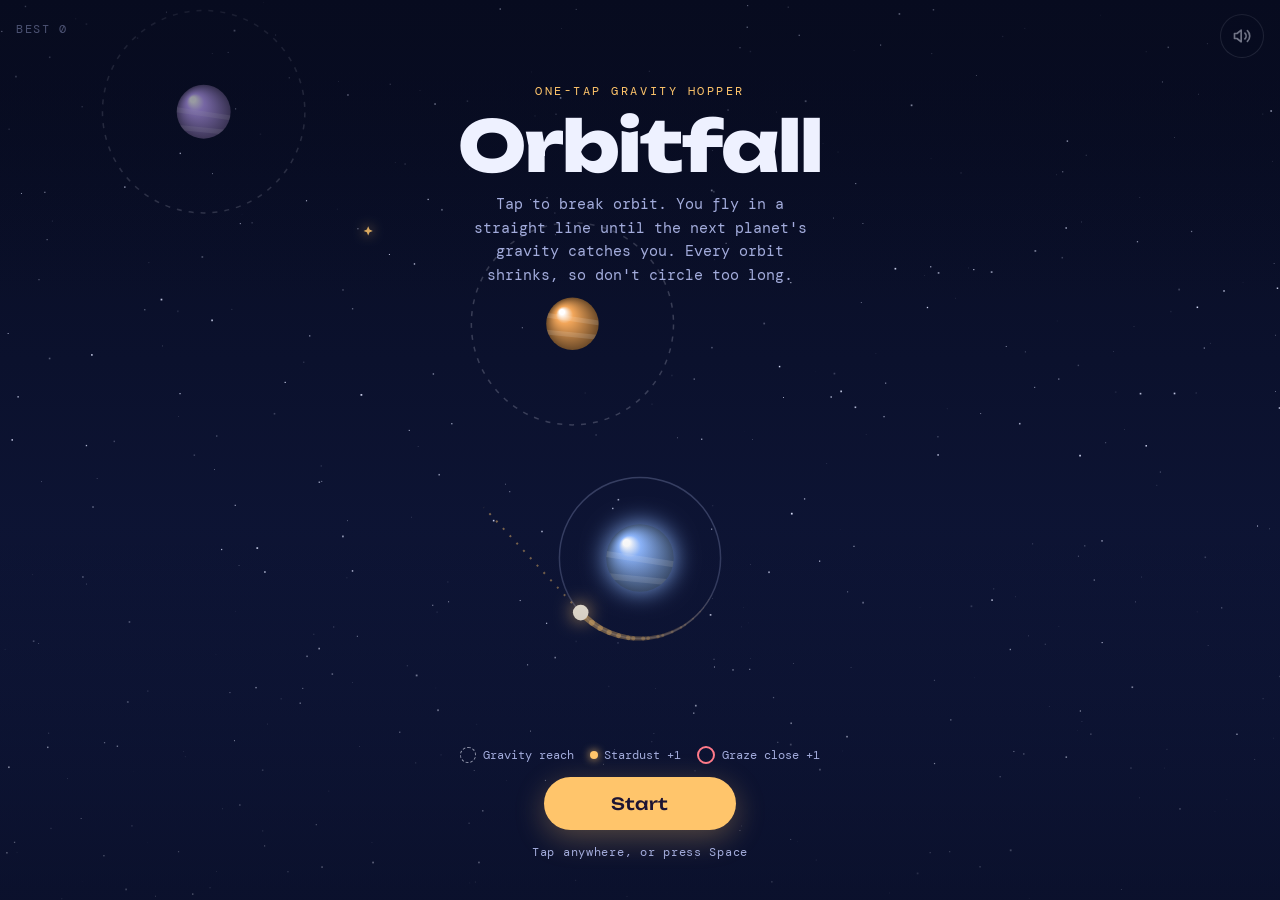
==== orbitfall/index.html @ a297952a "Add Orbitfall, a one-tap mobile gravity-hopping game Standalone HTML5 canvas game with touch control" ====
<!doctype html>
<html lang="en">
<head>
<meta charset="utf-8">
<meta name="viewport" content="width=device-width, initial-scale=1, viewport-fit=cover">
<meta name="theme-color" content="#070b1f">
<meta name="apple-mobile-web-app-capable" content="yes">
<style>:root{padding-top:env(safe-area-inset-top,0px);padding-bottom:env(safe-area-inset-bottom,0px)}body{margin:0}[hidden]{display:none!important}</style>
</head>
<body>
<title>Orbitfall</title>
<meta name="claude:viewport-fit-sides" content="cover">
<link rel="preconnect" href="https://fonts.googleapis.com">
<link rel="preconnect" href="https://fonts.gstatic.com" crossorigin>
<link rel="stylesheet" href="https://fonts.googleapis.com/css2?family=Unbounded:wght@500;800&family=DM+Mono:wght@400;500&display=swap">
<style>
/* Layout: full-bleed canvas night sky; HUD pinned to the safe-area top edge; overlays split title (top) and action (bottom) so the home planet stays visible between them. Single dark world by design. */
:root {
  --sky: #111a42;
  --sky-deep: #070b1f;
  --ink: #eef1ff;
  --muted: #a3acdc;
  --flare: #ffc56b;
  --rose: #ff7a8a;
  --scrim: rgba(7, 11, 31, 0.62);
  --display: "Unbounded", "Trebuchet MS", system-ui, sans-serif;
  --mono: "DM Mono", ui-monospace, "SFMono-Regular", Menlo, monospace;
  color-scheme: dark;
}
html, body { height: 100%; overflow: hidden; }
html { background: var(--sky-deep); }
body {
  background: var(--sky-deep);
  color: var(--ink);
  font-family: var(--mono);
  padding-left: max(16px, env(safe-area-inset-left, 0px));
  padding-right: max(16px, env(safe-area-inset-right, 0px));
  touch-action: none;
  user-select: none;
  -webkit-user-select: none;
  -webkit-touch-callout: none;
  -webkit-tap-highlight-color: transparent;
  overscroll-behavior: none;
}
canvas { position: fixed; inset: 0; width: 100%; height: 100%; display: block; }

.hud {
  position: fixed; top: 0; left: 0; right: 0;
  padding-top: calc(env(safe-area-inset-top, 0px) + 14px);
  padding-left: max(16px, env(safe-area-inset-left, 0px));
  padding-right: max(16px, env(safe-area-inset-right, 0px));
  display: grid; grid-template-columns: 1fr auto 1fr; align-items: start;
  pointer-events: none;
}
.best {
  font-size: 0.72rem; letter-spacing: 0.14em; text-transform: uppercase;
  color: var(--muted); padding-top: 0.5rem; font-variant-numeric: tabular-nums;
}
.score {
  font-family: var(--display); font-weight: 800;
  font-size: clamp(2.4rem, 12vw, 3.6rem); line-height: 1;
  font-variant-numeric: tabular-nums; text-align: center;
  text-shadow: 0 2px 18px rgba(255, 197, 107, 0.25);
  transition: transform 120ms ease-out;
}
.score.pop { transform: scale(1.18); }
.mute {
  grid-column: 3; justify-self: end; pointer-events: auto;
  width: 44px; height: 44px; border-radius: 50%;
  border: 1px solid rgba(238, 241, 255, 0.22);
  background: rgba(7, 11, 31, 0.4); color: var(--ink);
  display: grid; place-items: center; cursor: pointer;
}
.mute:focus-visible, .play:focus-visible { outline: 3px solid var(--flare); outline-offset: 3px; }
.mute svg { width: 20px; height: 20px; }

.overlay {
  position: fixed; inset: 0;
  display: flex; flex-direction: column; justify-content: space-between; align-items: center;
  padding-top: calc(env(safe-area-inset-top, 0px) + 84px);
  padding-bottom: calc(env(safe-area-inset-bottom, 0px) + 40px);
  padding-left: max(16px, env(safe-area-inset-left, 0px));
  padding-right: max(16px, env(safe-area-inset-right, 0px));
  text-align: center;
  background: linear-gradient(var(--scrim), transparent 34%, transparent 58%, var(--scrim));
}
.block { display: grid; gap: 0.85rem; justify-items: center; max-width: 23rem; }
.eyebrow {
  font-size: 0.72rem; letter-spacing: 0.22em; text-transform: uppercase; color: var(--flare);
}
h1 {
  margin: 0; font-family: var(--display); font-weight: 800;
  font-size: clamp(2.6rem, 14vw, 4.4rem); letter-spacing: -0.03em; line-height: 0.95;
  text-wrap: balance;
}
.lede { margin: 0; color: var(--muted); line-height: 1.6; font-size: 0.92rem; text-wrap: pretty; }
.legend {
  list-style: none; margin: 0; padding: 0;
  display: flex; flex-wrap: wrap; justify-content: center; gap: 0.4rem 1rem;
  font-size: 0.74rem; color: var(--muted);
}
.legend li { display: flex; align-items: center; gap: 0.4rem; }
.legend i { display: inline-block; width: 14px; height: 14px; border-radius: 50%; }
.legend .ring { border: 1.5px dashed rgba(238, 241, 255, 0.6); }
.legend .dust { background: var(--flare); width: 8px; height: 8px; box-shadow: 0 0 8px var(--flare); }
.legend .graze { border: 2px solid var(--rose); }
.play {
  font-family: var(--display); font-weight: 500; font-size: 1.05rem;
  background: var(--flare); color: #1d1433; border: 0; border-radius: 999px;
  padding: 1rem 2.4rem; cursor: pointer; min-width: 12rem;
  box-shadow: 0 8px 30px rgba(255, 197, 107, 0.3);
}
.play:active { transform: translateY(1px); }
.hint { font-size: 0.74rem; color: var(--muted); letter-spacing: 0.06em; }
.big {
  font-family: var(--display); font-weight: 800; font-size: clamp(4rem, 22vw, 6rem);
  line-height: 1; font-variant-numeric: tabular-nums;
}
.newbest {
  font-size: 0.72rem; letter-spacing: 0.18em; text-transform: uppercase;
  color: #1d1433; background: var(--flare); border-radius: 999px; padding: 0.3rem 0.8rem;
}
@media (prefers-reduced-motion: reduce) { .score { transition: none; } }
</style>

<canvas id="sky" aria-label="Orbitfall game field"></canvas>

<div class="hud">
  <div class="best" id="bestHud">Best 0</div>
  <div class="score" id="score" hidden>0</div>
  <button class="mute" id="mute" type="button" aria-label="Mute sound" aria-pressed="false"></button>
</div>

<section class="overlay" id="intro">
  <div class="block">
    <div class="eyebrow">One-tap gravity hopper</div>
    <h1>Orbitfall</h1>
    <p class="lede">Tap to break orbit. You fly in a straight line until the next planet's gravity catches you. Every orbit shrinks, so don't circle too long.</p>
  </div>
  <div class="block">
    <ul class="legend">
      <li><i class="ring"></i>Gravity reach</li>
      <li><i class="dust"></i>Stardust +1</li>
      <li><i class="graze"></i>Graze close +1</li>
    </ul>
    <button class="play" id="startBtn" type="button">Start</button>
    <div class="hint">Tap anywhere, or press Space</div>
  </div>
</section>

<section class="overlay" id="over" hidden>
  <div class="block">
    <div class="eyebrow">Signal lost</div>
    <div class="big" id="finalScore">0</div>
    <div class="newbest" id="newBest" hidden>New best</div>
    <p class="lede" id="reason">You drifted off into deep space.</p>
  </div>
  <div class="block">
    <div class="hint" id="finalBest">Best 0</div>
    <button class="play" id="againBtn" type="button">Fly again</button>
  </div>
</section>

<script>
(() => {
  const cv = document.getElementById('sky');
  const ctx = cv.getContext('2d');
  const $ = (id) => document.getElementById(id);
  const scoreEl = $('score'), bestHud = $('bestHud'), intro = $('intro'), over = $('over');
  const muteBtn = $('mute');

  const PLANET_COLORS = ['#7fd1c7', '#f2a65a', '#c3a6ff', '#ff8fa3', '#8fb8ff', '#e8d27a', '#9be08a'];
  const ICON_ON = '<svg viewBox="0 0 24 24" fill="none" stroke="currentColor" stroke-width="2" stroke-linecap="round" stroke-linejoin="round"><path d="M11 5 6 9H3v6h3l5 4z"/><path d="M15.5 8.5a5 5 0 0 1 0 7"/><path d="M18.5 5.5a9 9 0 0 1 0 13"/></svg>';
  const ICON_OFF = '<svg viewBox="0 0 24 24" fill="none" stroke="currentColor" stroke-width="2" stroke-linecap="round" stroke-linejoin="round"><path d="M11 5 6 9H3v6h3l5 4z"/><path d="m16 9 6 6"/><path d="m22 9-6 6"/></svg>';

  const store = {
    get(key, fallback) { try { const v = localStorage.getItem(key); return v === null ? fallback : JSON.parse(v); } catch (e) { return fallback; } },
    set(key, v) { try { localStorage.setItem(key, JSON.stringify(v)); } catch (e) {} }
  };

  let W = 0, H = 0, k = 1, stars = [];
  let state = 'ready';
  let planets = [], dust = [], parts = [], texts = [], trail = [];
  let player = null, camY = 0, score = 0, t = 0, speed = 230, nextY = 0, idx = 0;
  let best = store.get('orbitfall.best', 0);
  let muted = store.get('orbitfall.muted', false);
  let overAt = 0, shake = 0;

  function resize() {
    const dpr = Math.min(window.devicePixelRatio || 1, 2.5);
    W = window.innerWidth; H = window.innerHeight;
    cv.width = Math.round(W * dpr); cv.height = Math.round(H * dpr);
    ctx.setTransform(dpr, 0, 0, dpr, 0, 0);
    k = Math.max(0.8, Math.min(W, 520) / 400);
    stars = [];
    const n = Math.round((W * H) / 2600);
    for (let i = 0; i < n; i++) {
      stars.push({ x: Math.random() * W, y: Math.random() * H, f: [0.08, 0.2, 0.4][i % 3], s: Math.random() * 1.4 + 0.4, tw: Math.random() * 6.28 });
    }
  }

  // ---------- world ----------
  function rand(a, b) { return a + Math.random() * (b - a); }

  function addPlanet() {
    idx++;
    const d = Math.min(idx / 40, 1);
    const gap = (rand(150, 215) + 55 * d) * k;
    const prev = planets[planets.length - 1];
    nextY -= gap;
    const r = rand(15, 27) * k;
    const cap = r + (58 - 18 * d) * k;
    const margin = Math.min(r + 30 * k, W / 3);
    let x = rand(margin, W - margin);
    // keep each hop a real aim: avoid stacking right above the previous planet
    if (prev && Math.abs(x - prev.bx) < 40 * k) x = Math.min(W - margin, Math.max(margin, x + (x < W / 2 ? 70 : -70) * k));
    let amp = 0;
    if (idx > 6 && Math.random() < 0.22 + 0.45 * d) amp = Math.min(rand(24, 64) * k, x - margin, W - margin - x);
    const pl = { bx: x, x, y: nextY, r, cap, col: PLANET_COLORS[idx % PLANET_COLORS.length], visited: false,
      amp: Math.max(0, amp), ws: rand(0.6, 1.4), ph: rand(0, 6.28), idx, spin: rand(0, 6.28) };
    planets.push(pl);
    if (prev && Math.random() < 0.65) {
      const mx = (prev.bx + x) / 2 + rand(-50, 50) * k;
      dust.push({ x: Math.min(W - 20, Math.max(20, mx)), y: (prev.y + nextY) / 2 + rand(-20, 20) * k, got: false, ph: rand(0, 6.28) });
    }
  }

  function reset() {
    planets = []; dust = []; parts = []; texts = []; trail = [];
    score = 0; idx = 0; nextY = 0; t = 0;
    speed = 230 * k;
    const home = { bx: W / 2, x: W / 2, y: 0, r: 26 * k, cap: 0, col: '#8fb8ff', visited: true, amp: 0, ws: 0, ph: 0, idx: 0, spin: 0 };
    planets.push(home);
    for (let i = 0; i < 6; i++) addPlanet();
    player = { x: 0, y: 0, vx: 0, vy: 0, mode: 'orbit', pl: home, a: -Math.PI / 2, dir: 1, R: home.r + 36 * k, left: null, flyT: 0, alive: true };
    placeOnOrbit();
    camY = home.y - H * 0.62;
    updateScore(false);
  }

  function placeOnOrbit() {
    player.x = player.pl.x + Math.cos(player.a) * player.R;
    player.y = player.pl.y + Math.sin(player.a) * player.R;
  }

  // ---------- sound ----------
  let ac = null;
  function tone(f0, f1, dur, type, vol) {
    if (muted) return;
    try {
      ac = ac || new (window.AudioContext || window.webkitAudioContext)();
      if (ac.state === 'suspended') ac.resume();
      const now = ac.currentTime, o = ac.createOscillator(), g = ac.createGain();
      o.type = type || 'sine';
      o.frequency.setValueAtTime(f0, now);
      o.frequency.exponentialRampToValueAtTime(f1, now + dur);
      g.gain.setValueAtTime(vol || 0.1, now);
      g.gain.exponentialRampToValueAtTime(0.0001, now + dur);
      o.connect(g); g.connect(ac.destination);
      o.start(now); o.stop(now + dur + 0.03);
    } catch (e) {}
  }
  function noteFor(n) {
    const scale = [0, 2, 4, 7, 9];
    const semi = scale[n % 5] + 12 * (Math.floor(n / 5) % 3);
    return 330 * Math.pow(2, semi / 12);
  }
  function buzz(ms) { try { if (navigator.vibrate) navigator.vibrate(ms); } catch (e) {} }
  function renderMute() {
    muteBtn.innerHTML = muted ? ICON_OFF : ICON_ON;
    muteBtn.setAttribute('aria-pressed', String(muted));
    muteBtn.setAttribute('aria-label', muted ? 'Turn sound on' : 'Mute sound');
  }

  // ---------- game flow ----------
  function updateScore(pop) {
    scoreEl.textContent = score;
    bestHud.textContent = 'Best ' + best;
    if (pop) { scoreEl.classList.add('pop'); setTimeout(() => scoreEl.classList.remove('pop'), 120); }
  }

  function start() {
    if (state === 'over') reset();
    state = 'play';
    intro.hidden = true; over.hidden = true; scoreEl.hidden = false;
    tone(260, 520, 0.18, 'triangle', 0.08);
  }

  function launch() {
    if (!player.alive || player.mode !== 'orbit') return;
    const a = player.a, d = player.dir;
    player.vx = d * speed * -Math.sin(a);
    player.vy = d * speed * Math.cos(a);
    player.mode = 'fly'; player.left = player.pl; player.flyT = 0;
    tone(420, 780, 0.12, 'triangle', 0.07);
  }

  function capture(q, dist) {
    const rx = player.x - q.x, ry = player.y - q.y;
    const cross = rx * player.vy - ry * player.vx;
    player.mode = 'orbit'; player.pl = q; player.left = null;
    player.a = Math.atan2(ry, rx);
    player.dir = cross >= 0 ? 1 : -1;
    player.R = Math.max(dist, q.r + 16 * k);
    if (!q.visited) {
      q.visited = true;
      score++;
      let label = '+1';
      if (dist < q.r + 26 * k) { score++; label = 'Graze +2'; tone(880, 1320, 0.16, 'square', 0.04); }
      texts.push({ x: q.x, y: q.y - q.r - 18 * k, txt: label, life: 1, col: label === '+1' ? '#eef1ff' : '#ff7a8a' });
      speed = (230 + Math.min(score, 60) * 3) * k;
      burst(player.x, player.y, q.col, 14, 120);
      tone(noteFor(score), noteFor(score) * 1.5, 0.22, 'sine', 0.11);
      buzz(12);
      updateScore(true);
    }
  }

  function crash(reason) {
    if (!player.alive) return;
    player.alive = false;
    state = 'over'; overAt = performance.now(); shake = 10;
    burst(player.x, player.y, '#ffc56b', 34, 220);
    burst(player.x, player.y, '#ff7a8a', 18, 160);
    tone(220, 50, 0.5, 'sawtooth', 0.09);
    buzz([30, 40, 60]);
    const isBest = score > best;
    if (isBest) { best = score; store.set('orbitfall.best', best); }
    $('finalScore').textContent = score;
    $('finalBest').textContent = 'Best ' + best;
    $('newBest').hidden = !(isBest && score > 0);
    $('reason').textContent = reason;
    updateScore(false);
    setTimeout(() => { if (state === 'over') { over.hidden = false; scoreEl.hidden = true; } }, 650);
  }

  function burst(x, y, col, n, spd) {
    for (let i = 0; i < n; i++) {
      const a = Math.random() * 6.283, v = spd * k * (0.3 + Math.random());
      parts.push({ x, y, vx: Math.cos(a) * v, vy: Math.sin(a) * v, life: 1, decay: rand(0.9, 1.6), col, s: rand(1.2, 3) * k });
    }
  }

  // ---------- update ----------
  function update(dt) {
    t += dt;
    for (const pl of planets) pl.x = pl.bx + pl.amp * Math.sin(t * pl.ws + pl.ph);

    if (player.alive) {
      if (player.mode === 'orbit') {
        const pl = player.pl;
        if (state === 'play') player.R -= (6 + Math.min(score, 40) * 0.45) * k * dt;
        player.a += player.dir * (speed / player.R) * dt;
        placeOnOrbit();
        if (player.R <= pl.r + 3 * k) crash('Your orbit decayed into ' + (pl.idx === 0 ? 'your home planet.' : 'planet ' + pl.idx + '.'));
      } else {
        player.x += player.vx * dt; player.y += player.vy * dt; player.flyT += dt;
        for (const q of planets) {
          const dist = Math.hypot(player.x - q.x, player.y - q.y);
          if (q === player.left) { if (dist > q.cap + 2) player.left = null; continue; }
          if (q.cap > 0 && dist < q.cap) { capture(q, dist); break; }
        }
        const sx = player.x, sy = player.y - camY;
        if (sx < -30 || sx > W + 30 || sy > H + 30 || sy < -60 || player.flyT > 5) crash('You drifted off into deep space.');
      }
      for (const d of dust) {
        if (!d.got && Math.hypot(player.x - d.x, player.y - d.y) < 20 * k) {
          d.got = true; score++;
          texts.push({ x: d.x, y: d.y - 14 * k, txt: '+1', life: 1, col: '#ffc56b' });
          burst(d.x, d.y, '#ffc56b', 8, 70);
          tone(1046, 1568, 0.1, 'sine', 0.06);
          updateScore(true);
        }
      }
      trail.push({ x: player.x, y: player.y });
      if (trail.length > 22) trail.shift();
    } else if (trail.length) trail.shift();

    const target = (player.mode === 'orbit' ? player.pl.y : Math.min(player.pl.y, player.y + 60 * k)) - H * 0.62;
    camY += (target - camY) * Math.min(1, dt * 2.6);

    while (planets[planets.length - 1].y > camY - H * 0.8) addPlanet();
    planets = planets.filter((p) => p === player.pl || p.y - camY < H + 200);
    dust = dust.filter((d) => d.y - camY < H + 100);

    for (const p of parts) { p.x += p.vx * dt; p.y += p.vy * dt; p.vx *= 0.97; p.vy *= 0.97; p.life -= p.decay * dt; }
    parts = parts.filter((p) => p.life > 0);
    for (const tx of texts) { tx.y -= 30 * k * dt; tx.life -= dt * 1.1; }
    texts = texts.filter((tx) => tx.life > 0);
    shake *= Math.pow(0.02, dt);
  }

  // ---------- draw ----------
  function draw() {
    const g = ctx.createLinearGradient(0, 0, 0, H);
    g.addColorStop(0, '#070b1f'); g.addColorStop(1, '#111a42');
    ctx.fillStyle = g; ctx.fillRect(0, 0, W, H);

    for (const s of stars) {
      const y = (((s.y - camY * s.f) % H) + H) % H;
      ctx.globalAlpha = 0.35 + 0.35 * Math.sin(t * 1.5 + s.tw) * (s.f > 0.3 ? 0.6 : 1) + s.f;
      ctx.fillStyle = '#dfe4ff';
      ctx.fillRect(s.x, y, s.s, s.s);
    }
    ctx.globalAlpha = 1;

    ctx.save();
    if (shake > 0.3) ctx.translate(rand(-shake, shake), rand(-shake, shake));
    ctx.translate(0, -camY);

    // gravity reach rings for planets not yet reached
    ctx.lineWidth = 1.5;
    for (const pl of planets) {
      if (pl.visited || pl.y - camY < -pl.cap || pl.y - camY > H + pl.cap) continue;
      ctx.setLineDash([5, 7]); ctx.lineDashOffset = -t * 12;
      ctx.strokeStyle = 'rgba(238,241,255,0.2)';
      ctx.beginPath(); ctx.arc(pl.x, pl.y, pl.cap, 0, 6.283); ctx.stroke();
    }
    ctx.setLineDash([]);

    // current orbit path, reddening as it decays
    if (player.alive && player.mode === 'orbit') {
      const pl = player.pl;
      const danger = state === 'play' ? Math.max(0, Math.min(1, 1 - (player.R - pl.r - 3 * k) / (40 * k))) : 0;
      ctx.strokeStyle = danger > 0.05 ? 'rgba(255,122,138,' + (0.25 + danger * 0.6) + ')' : 'rgba(163,172,220,0.28)';
      ctx.lineWidth = 1.5 + danger * 1.5;
      ctx.beginPath(); ctx.arc(pl.x, pl.y, player.R, 0, 6.283); ctx.stroke();

      // aim guide along the launch tangent
      const tx = player.dir * -Math.sin(player.a), ty = player.dir * Math.cos(player.a);
      ctx.setLineDash([2, 8]);
      ctx.strokeStyle = 'rgba(255,197,107,0.45)'; ctx.lineWidth = 2;
      ctx.beginPath(); ctx.moveTo(player.x, player.y); ctx.lineTo(player.x + tx * 110 * k, player.y + ty * 110 * k); ctx.stroke();
      ctx.setLineDash([]);
    }

    for (const pl of planets) drawPlanet(pl);

    for (const d of dust) {
      if (d.got) continue;
      const s = (5 + Math.sin(t * 4 + d.ph) * 1.5) * k;
      ctx.fillStyle = '#ffc56b'; ctx.shadowColor = '#ffc56b'; ctx.shadowBlur = 12;
      ctx.beginPath();
      ctx.moveTo(d.x, d.y - s); ctx.lineTo(d.x + s * 0.3, d.y - s * 0.3); ctx.lineTo(d.x + s, d.y);
      ctx.lineTo(d.x + s * 0.3, d.y + s * 0.3); ctx.lineTo(d.x, d.y + s); ctx.lineTo(d.x - s * 0.3, d.y + s * 0.3);
      ctx.lineTo(d.x - s, d.y); ctx.lineTo(d.x - s * 0.3, d.y - s * 0.3); ctx.closePath(); ctx.fill();
      ctx.shadowBlur = 0;
    }

    if (trail.length > 1) {
      ctx.lineCap = 'round';
      for (let i = 1; i < trail.length; i++) {
        const f = i / trail.length;
        ctx.strokeStyle = 'rgba(255,197,107,' + f * 0.55 + ')';
        ctx.lineWidth = f * 5 * k;
        ctx.beginPath(); ctx.moveTo(trail[i - 1].x, trail[i - 1].y); ctx.lineTo(trail[i].x, trail[i].y); ctx.stroke();
      }
    }

    if (player.alive) {
      ctx.fillStyle = '#fff6e4'; ctx.shadowColor = '#ffc56b'; ctx.shadowBlur = 18;
      ctx.beginPath(); ctx.arc(player.x, player.y, 6 * k, 0, 6.283); ctx.fill();
      ctx.shadowBlur = 0;
    }

    for (const p of parts) {
      ctx.globalAlpha = Math.max(0, p.life);
      ctx.fillStyle = p.col;
      ctx.beginPath(); ctx.arc(p.x, p.y, p.s, 0, 6.283); ctx.fill();
    }
    ctx.globalAlpha = 1;

    ctx.textAlign = 'center';
    ctx.font = '500 ' + Math.round(13 * k) + 'px "DM Mono", ui-monospace, monospace';
    for (const tx of texts) {
      ctx.globalAlpha = Math.max(0, Math.min(1, tx.life * 1.5));
      ctx.fillStyle = tx.col; ctx.fillText(tx.txt, tx.x, tx.y);
    }
    ctx.globalAlpha = 1;
    ctx.restore();
  }

  function drawPlanet(pl) {
    const sy = pl.y - camY;
    if (sy < -pl.r - 10 || sy > H + pl.r + 10) return;
    const current = player.pl === pl;
    ctx.globalAlpha = pl.visited && !current ? 0.4 : 1;
    const gr = ctx.createRadialGradient(pl.x - pl.r * 0.4, pl.y - pl.r * 0.45, pl.r * 0.1, pl.x, pl.y, pl.r);
    gr.addColorStop(0, '#ffffff'); gr.addColorStop(0.25, pl.col); gr.addColorStop(1, shade(pl.col, 0.45));
    ctx.fillStyle = gr;
    if (current) { ctx.shadowColor = pl.col; ctx.shadowBlur = 24; }
    ctx.beginPath(); ctx.arc(pl.x, pl.y, pl.r, 0, 6.283); ctx.fill();
    ctx.shadowBlur = 0;
    // surface bands
    ctx.save();
    ctx.beginPath(); ctx.arc(pl.x, pl.y, pl.r, 0, 6.283); ctx.clip();
    ctx.strokeStyle = 'rgba(255,255,255,0.12)'; ctx.lineWidth = pl.r * 0.18;
    const off = Math.sin(t * 0.4 + pl.spin) * pl.r * 0.2;
    ctx.beginPath(); ctx.moveTo(pl.x - pl.r, pl.y - pl.r * 0.2 + off); ctx.lineTo(pl.x + pl.r, pl.y + pl.r * 0.1 + off); ctx.stroke();
    ctx.beginPath(); ctx.moveTo(pl.x - pl.r, pl.y + pl.r * 0.45 + off); ctx.lineTo(pl.x + pl.r, pl.y + pl.r * 0.65 + off); ctx.stroke();
    ctx.restore();
    if (pl.amp > 0 && !pl.visited) {
      ctx.strokeStyle = 'rgba(238,241,255,0.35)'; ctx.lineWidth = 1.5;
      ctx.beginPath(); ctx.moveTo(pl.bx - pl.amp, pl.y + pl.r + 10 * k); ctx.lineTo(pl.bx + pl.amp, pl.y + pl.r + 10 * k); ctx.stroke();
    }
    ctx.globalAlpha = 1;
  }

  function shade(hex, f) {
    const n = parseInt(hex.slice(1), 16);
    const r = Math.round(((n >> 16) & 255) * f), g = Math.round(((n >> 8) & 255) * f), b = Math.round((n & 255) * f);
    return 'rgb(' + r + ',' + g + ',' + b + ')';
  }

  // ---------- input ----------
  function press() {
    if (state === 'ready') { start(); return; }
    if (state === 'play') { launch(); return; }
    if (state === 'over' && !over.hidden && performance.now() - overAt > 900) start();
  }
  window.addEventListener('pointerdown', (e) => {
    if (e.target.closest('button')) return;
    e.preventDefault();
    press();
  }, { passive: false });
  window.addEventListener('keydown', (e) => {
    if (e.code === 'Space' || e.code === 'Enter' || e.code === 'ArrowUp') {
      if (e.target.closest && e.target.closest('button')) return;
      e.preventDefault(); press();
    }
  });
  $('startBtn').addEventListener('click', start);
  $('againBtn').addEventListener('click', start);
  muteBtn.addEventListener('click', () => { muted = !muted; store.set('orbitfall.muted', muted); renderMute(); if (!muted) tone(660, 990, 0.1, 'sine', 0.06); });
  document.addEventListener('contextmenu', (e) => e.preventDefault());

  // ---------- loop ----------
  let last = performance.now();
  function frame(now) {
    const dt = Math.min((now - last) / 1000, 1 / 30);
    last = now;
    update(dt); draw();
    requestAnimationFrame(frame);
  }
  document.addEventListener('visibilitychange', () => { last = performance.now(); });
  window.addEventListener('resize', () => { resize(); if (state !== 'play') { reset(); } });

  resize(); reset(); renderMute(); updateScore(false);
  requestAnimationFrame(frame);
})();
</script>

</body>
</html>
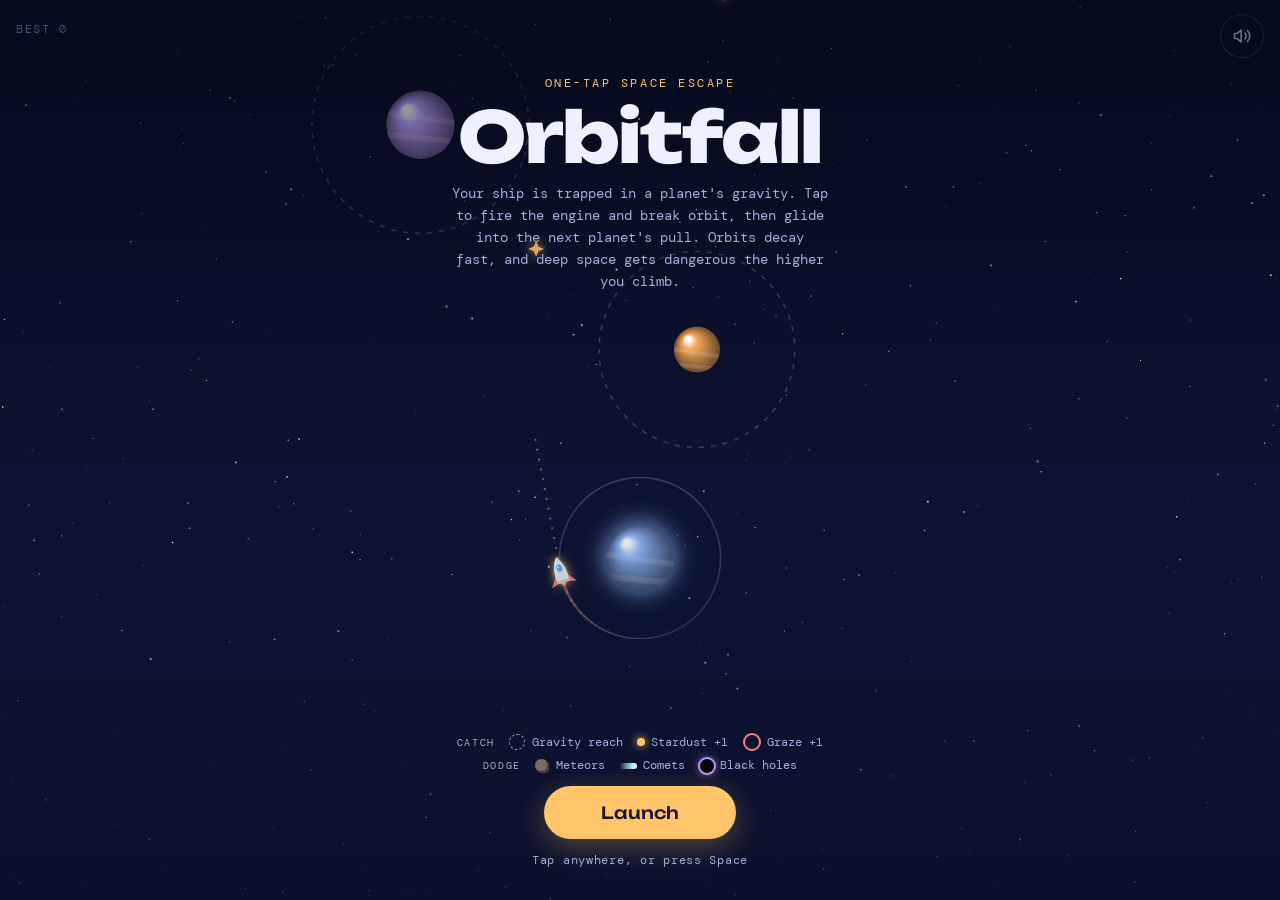
==== commit 76cd7055: "Orbitfall: spaceship, meteors, comets and black holes Replace the ball with a steerable-looking spac" ====
--- a/orbitfall/index.html
+++ b/orbitfall/index.html
@@ -22,7 +22,8 @@
   --muted: #a3acdc;
   --flare: #ffc56b;
   --rose: #ff7a8a;
-  --scrim: rgba(7, 11, 31, 0.62);
+  --void: #b896ff;
+  --scrim: rgba(7, 11, 31, 0.66);
   --display: "Unbounded", "Trebuchet MS", system-ui, sans-serif;
   --mono: "DM Mono", ui-monospace, "SFMono-Regular", Menlo, monospace;
   color-scheme: dark;
@@ -57,6 +58,7 @@
   color: var(--muted); padding-top: 0.5rem; font-variant-numeric: tabular-nums;
 }
 .score {
+  grid-column: 2;
   font-family: var(--display); font-weight: 800;
   font-size: clamp(2.4rem, 12vw, 3.6rem); line-height: 1;
   font-variant-numeric: tabular-nums; text-align: center;
@@ -77,14 +79,14 @@
 .overlay {
   position: fixed; inset: 0;
   display: flex; flex-direction: column; justify-content: space-between; align-items: center;
-  padding-top: calc(env(safe-area-inset-top, 0px) + 84px);
-  padding-bottom: calc(env(safe-area-inset-bottom, 0px) + 40px);
+  padding-top: calc(env(safe-area-inset-top, 0px) + 76px);
+  padding-bottom: calc(env(safe-area-inset-bottom, 0px) + 32px);
   padding-left: max(16px, env(safe-area-inset-left, 0px));
   padding-right: max(16px, env(safe-area-inset-right, 0px));
   text-align: center;
-  background: linear-gradient(var(--scrim), transparent 34%, transparent 58%, var(--scrim));
-}
-.block { display: grid; gap: 0.85rem; justify-items: center; max-width: 23rem; }
+  background: linear-gradient(var(--scrim), transparent 36%, transparent 52%, var(--scrim));
+}
+.block { display: grid; gap: 0.8rem; justify-items: center; max-width: 24rem; }
 .eyebrow {
   font-size: 0.72rem; letter-spacing: 0.22em; text-transform: uppercase; color: var(--flare);
 }
@@ -93,17 +95,24 @@
   font-size: clamp(2.6rem, 14vw, 4.4rem); letter-spacing: -0.03em; line-height: 0.95;
   text-wrap: balance;
 }
-.lede { margin: 0; color: var(--muted); line-height: 1.6; font-size: 0.92rem; text-wrap: pretty; }
-.legend {
+.lede { margin: 0; color: var(--muted); line-height: 1.55; font-size: 0.88rem; text-wrap: pretty; }
+.legend { display: grid; gap: 0.45rem; justify-items: center; }
+.legend-row {
   list-style: none; margin: 0; padding: 0;
-  display: flex; flex-wrap: wrap; justify-content: center; gap: 0.4rem 1rem;
-  font-size: 0.74rem; color: var(--muted);
-}
-.legend li { display: flex; align-items: center; gap: 0.4rem; }
-.legend i { display: inline-block; width: 14px; height: 14px; border-radius: 50%; }
-.legend .ring { border: 1.5px dashed rgba(238, 241, 255, 0.6); }
-.legend .dust { background: var(--flare); width: 8px; height: 8px; box-shadow: 0 0 8px var(--flare); }
-.legend .graze { border: 2px solid var(--rose); }
+  display: flex; flex-wrap: wrap; justify-content: center; align-items: center; gap: 0.35rem 0.9rem;
+  font-size: 0.72rem; color: var(--muted);
+}
+.legend-row .tag {
+  font-size: 0.62rem; letter-spacing: 0.16em; text-transform: uppercase; color: var(--ink); opacity: 0.7;
+}
+.legend-row li { display: flex; align-items: center; gap: 0.4rem; }
+.legend-row i { display: inline-block; width: 14px; height: 14px; border-radius: 50%; flex: none; }
+.legend-row .ring { border: 1.5px dashed rgba(238, 241, 255, 0.6); }
+.legend-row .dust { background: var(--flare); width: 8px; height: 8px; box-shadow: 0 0 8px var(--flare); }
+.legend-row .graze { border: 2px solid var(--rose); }
+.legend-row .meteor { background: #7a6a62; border-radius: 45% 55% 40% 60%; box-shadow: inset -2px -2px 0 #4a3f3a; }
+.legend-row .comet { width: 18px; height: 6px; border-radius: 6px; background: linear-gradient(90deg, transparent, #9fe8ff 70%, #fff); }
+.legend-row .hole { background: #000; box-shadow: 0 0 0 2px var(--void), 0 0 10px var(--void); }
 .play {
   font-family: var(--display); font-weight: 500; font-size: 1.05rem;
   background: var(--flare); color: #1d1433; border: 0; border-radius: 999px;
@@ -133,17 +142,26 @@
 
 <section class="overlay" id="intro">
   <div class="block">
-    <div class="eyebrow">One-tap gravity hopper</div>
+    <div class="eyebrow">One-tap space escape</div>
     <h1>Orbitfall</h1>
-    <p class="lede">Tap to break orbit. You fly in a straight line until the next planet's gravity catches you. Every orbit shrinks, so don't circle too long.</p>
+    <p class="lede">Your ship is trapped in a planet's gravity. Tap to fire the engine and break orbit, then glide into the next planet's pull. Orbits decay fast, and deep space gets dangerous the higher you climb.</p>
   </div>
   <div class="block">
-    <ul class="legend">
-      <li><i class="ring"></i>Gravity reach</li>
-      <li><i class="dust"></i>Stardust +1</li>
-      <li><i class="graze"></i>Graze close +1</li>
-    </ul>
-    <button class="play" id="startBtn" type="button">Start</button>
+    <div class="legend">
+      <ul class="legend-row">
+        <li class="tag">Catch</li>
+        <li><i class="ring"></i>Gravity reach</li>
+        <li><i class="dust"></i>Stardust +1</li>
+        <li><i class="graze"></i>Graze +1</li>
+      </ul>
+      <ul class="legend-row">
+        <li class="tag">Dodge</li>
+        <li><i class="meteor"></i>Meteors</li>
+        <li><i class="comet"></i>Comets</li>
+        <li><i class="hole"></i>Black holes</li>
+      </ul>
+    </div>
+    <button class="play" id="startBtn" type="button">Launch</button>
     <div class="hint">Tap anywhere, or press Space</div>
   </div>
 </section>
@@ -153,7 +171,7 @@
     <div class="eyebrow">Signal lost</div>
     <div class="big" id="finalScore">0</div>
     <div class="newbest" id="newBest" hidden>New best</div>
-    <p class="lede" id="reason">You drifted off into deep space.</p>
+    <p class="lede" id="reason">Your ship drifted off into deep space.</p>
   </div>
   <div class="block">
     <div class="hint" id="finalBest">Best 0</div>
@@ -173,6 +191,14 @@
   const ICON_ON = '<svg viewBox="0 0 24 24" fill="none" stroke="currentColor" stroke-width="2" stroke-linecap="round" stroke-linejoin="round"><path d="M11 5 6 9H3v6h3l5 4z"/><path d="M15.5 8.5a5 5 0 0 1 0 7"/><path d="M18.5 5.5a9 9 0 0 1 0 13"/></svg>';
   const ICON_OFF = '<svg viewBox="0 0 24 24" fill="none" stroke="currentColor" stroke-width="2" stroke-linecap="round" stroke-linejoin="round"><path d="M11 5 6 9H3v6h3l5 4z"/><path d="m16 9 6 6"/><path d="m22 9-6 6"/></svg>';
 
+  // When each hazard starts appearing (planet number reached)
+  const METEOR_FROM = 4, COMET_FROM = 9, HOLE_FROM = 13;
+  const BANNERS = {
+    meteor: ['METEOR FIELD', 'Time your jump between the rocks'],
+    comet: ['COMET INCOMING', 'Red markers show where it enters'],
+    hole: ['BLACK HOLE', 'Its pull bends your path. Stay clear of the core']
+  };
+
   const store = {
     get(key, fallback) { try { const v = localStorage.getItem(key); return v === null ? fallback : JSON.parse(v); } catch (e) { return fallback; } },
     set(key, v) { try { localStorage.setItem(key, JSON.stringify(v)); } catch (e) {} }
@@ -181,7 +207,10 @@
   let W = 0, H = 0, k = 1, stars = [];
   let state = 'ready';
   let planets = [], dust = [], parts = [], texts = [], trail = [];
-  let player = null, camY = 0, score = 0, t = 0, speed = 230, nextY = 0, idx = 0;
+  let meteors = [], comets = [], warnings = [], holes = [];
+  let banner = null, seen = {};
+  let player = null, camY = 0, score = 0, t = 0, speed = 230, nextY = 0, idx = 0, lastHole = -99;
+  let reached = 0, cometTimer = 4;
   let best = store.get('orbitfall.best', 0);
   let muted = store.get('orbitfall.muted', false);
   let overAt = 0, shake = 0;
@@ -201,39 +230,86 @@
 
   // ---------- world ----------
   function rand(a, b) { return a + Math.random() * (b - a); }
+  function clamp(v, a, b) { return Math.max(a, Math.min(b, v)); }
+
+  function makeMeteor(y, lvl) {
+    const r = rand(9, 15) * k;
+    const verts = [];
+    const n = 9;
+    for (let i = 0; i < n; i++) verts.push(rand(0.72, 1.08));
+    const craters = [];
+    for (let i = 0; i < 3; i++) craters.push({ a: rand(0, 6.28), d: rand(0.1, 0.55), s: rand(0.12, 0.22) });
+    return {
+      x: rand(0, W), y, r, verts, craters,
+      vx: (rand(35, 70) + Math.min(lvl, 40) * 1.2) * k * (Math.random() < 0.5 ? -1 : 1),
+      rot: rand(0, 6.28), vr: rand(-1.5, 1.5)
+    };
+  }
 
   function addPlanet() {
     idx++;
     const d = Math.min(idx / 40, 1);
-    const gap = (rand(150, 215) + 55 * d) * k;
     const prev = planets[planets.length - 1];
+    const wantHole = idx >= HOLE_FROM && idx - lastHole >= 3 && Math.random() < Math.min(0.38, 0.2 + (idx - HOLE_FROM) * 0.01);
+    const gap = (rand(150, 215) + 55 * d + (wantHole ? 40 : 0)) * k;
     nextY -= gap;
     const r = rand(15, 27) * k;
     const cap = r + (58 - 18 * d) * k;
     const margin = Math.min(r + 30 * k, W / 3);
     let x = rand(margin, W - margin);
-    // keep each hop a real aim: avoid stacking right above the previous planet
-    if (prev && Math.abs(x - prev.bx) < 40 * k) x = Math.min(W - margin, Math.max(margin, x + (x < W / 2 ? 70 : -70) * k));
+    if (prev && Math.abs(x - prev.bx) < 40 * k) x = clamp(x + (x < W / 2 ? 70 : -70) * k, margin, W - margin);
     let amp = 0;
     if (idx > 6 && Math.random() < 0.22 + 0.45 * d) amp = Math.min(rand(24, 64) * k, x - margin, W - margin - x);
     const pl = { bx: x, x, y: nextY, r, cap, col: PLANET_COLORS[idx % PLANET_COLORS.length], visited: false,
       amp: Math.max(0, amp), ws: rand(0.6, 1.4), ph: rand(0, 6.28), idx, spin: rand(0, 6.28) };
     planets.push(pl);
-    if (prev && Math.random() < 0.65) {
+    if (!prev) return;
+    const midY = (prev.y + nextY) / 2;
+
+    if (wantHole) {
+      lastHole = idx;
+      const hr = 12 * k, pull = 135 * k;
+      let bestX = W / 2, bestD = -1;
+      const opts = [];
+      for (let i = 0; i <= 12; i++) {
+        const cx = W * 0.12 + (W * 0.76) * (i / 12);
+        const md = Math.min(
+          Math.hypot(cx - prev.bx, midY - prev.y) - (prev.cap || prev.r + 40 * k) - prev.amp,
+          Math.hypot(cx - pl.bx, midY - pl.y) - pl.cap - pl.amp
+        );
+        if (md > bestD) { bestD = md; bestX = cx; }
+        if (md > hr * 3) opts.push(cx);
+      }
+      const hx = opts.length ? opts[Math.floor(Math.random() * opts.length)] : bestX;
+      holes.push({ x: hx, y: midY, r: hr, pull, rot: rand(0, 6.28),
+        motes: Array.from({ length: 26 }, () => ({ a: rand(0, 6.28), d: rand(0.25, 1) })) });
+    } else if (idx >= METEOR_FROM && Math.random() < Math.min(0.75, 0.35 + (idx - METEOR_FROM) * 0.025)) {
+      meteors.push(makeMeteor(midY + rand(-14, 14) * k, idx));
+      if (idx >= 18 && Math.random() < 0.35) {
+        const m2 = makeMeteor(midY + (Math.random() < 0.5 ? -38 : 38) * k, idx);
+        m2.vx = -Math.sign(meteors[meteors.length - 1].vx) * Math.abs(m2.vx);
+        meteors.push(m2);
+      }
+    }
+    if (Math.random() < 0.65) {
       const mx = (prev.bx + x) / 2 + rand(-50, 50) * k;
-      dust.push({ x: Math.min(W - 20, Math.max(20, mx)), y: (prev.y + nextY) / 2 + rand(-20, 20) * k, got: false, ph: rand(0, 6.28) });
+      dust.push({ x: clamp(mx, 20, W - 20), y: midY + rand(-20, 20) * k, got: false, ph: rand(0, 6.28) });
     }
   }
 
   function reset() {
     planets = []; dust = []; parts = []; texts = []; trail = [];
-    score = 0; idx = 0; nextY = 0; t = 0;
+    meteors = []; comets = []; warnings = []; holes = [];
+    banner = null; seen = {};
+    score = 0; idx = 0; nextY = 0; t = 0; lastHole = -99; reached = 0; cometTimer = 4;
     speed = 230 * k;
     const home = { bx: W / 2, x: W / 2, y: 0, r: 26 * k, cap: 0, col: '#8fb8ff', visited: true, amp: 0, ws: 0, ph: 0, idx: 0, spin: 0 };
     planets.push(home);
     for (let i = 0; i < 6; i++) addPlanet();
-    player = { x: 0, y: 0, vx: 0, vy: 0, mode: 'orbit', pl: home, a: -Math.PI / 2, dir: 1, R: home.r + 36 * k, left: null, flyT: 0, alive: true };
+    player = { x: 0, y: 0, vx: 0, vy: 0, mode: 'orbit', pl: home, a: -Math.PI / 2, dir: 1, R: home.r + 36 * k,
+      left: null, flyT: 0, alive: true, ang: 0, boost: 0 };
     placeOnOrbit();
+    player.ang = headingTarget();
     camY = home.y - H * 0.62;
     updateScore(false);
   }
@@ -241,6 +317,10 @@
   function placeOnOrbit() {
     player.x = player.pl.x + Math.cos(player.a) * player.R;
     player.y = player.pl.y + Math.sin(player.a) * player.R;
+  }
+  function headingTarget() {
+    if (player.mode === 'orbit') return Math.atan2(player.dir * Math.cos(player.a), player.dir * -Math.sin(player.a));
+    return Math.atan2(player.vy, player.vx);
   }
 
   // ---------- sound ----------
@@ -291,8 +371,9 @@
     const a = player.a, d = player.dir;
     player.vx = d * speed * -Math.sin(a);
     player.vy = d * speed * Math.cos(a);
-    player.mode = 'fly'; player.left = player.pl; player.flyT = 0;
-    tone(420, 780, 0.12, 'triangle', 0.07);
+    player.mode = 'fly'; player.left = player.pl; player.flyT = 0; player.boost = 1;
+    burst(player.x - Math.cos(player.ang) * 8 * k, player.y - Math.sin(player.ang) * 8 * k, '#ffb35c', 10, 90);
+    tone(180, 620, 0.16, 'sawtooth', 0.05);
   }
 
   function capture(q, dist) {
@@ -304,6 +385,7 @@
     player.R = Math.max(dist, q.r + 16 * k);
     if (!q.visited) {
       q.visited = true;
+      reached = Math.max(reached, q.idx);
       score++;
       let label = '+1';
       if (dist < q.r + 26 * k) { score++; label = 'Graze +2'; tone(880, 1320, 0.16, 'square', 0.04); }
@@ -316,13 +398,14 @@
     }
   }
 
-  function crash(reason) {
+  function crash(reason, colA) {
     if (!player.alive) return;
     player.alive = false;
-    state = 'over'; overAt = performance.now(); shake = 10;
-    burst(player.x, player.y, '#ffc56b', 34, 220);
+    state = 'over'; overAt = performance.now(); shake = 12;
+    burst(player.x, player.y, colA || '#ffc56b', 34, 220);
     burst(player.x, player.y, '#ff7a8a', 18, 160);
-    tone(220, 50, 0.5, 'sawtooth', 0.09);
+    burst(player.x, player.y, '#eef1ff', 10, 260);
+    tone(220, 45, 0.55, 'sawtooth', 0.1);
     buzz([30, 40, 60]);
     const isBest = score > best;
     if (isBest) { best = score; store.set('orbitfall.best', best); }
@@ -331,7 +414,7 @@
     $('newBest').hidden = !(isBest && score > 0);
     $('reason').textContent = reason;
     updateScore(false);
-    setTimeout(() => { if (state === 'over') { over.hidden = false; scoreEl.hidden = true; } }, 650);
+    setTimeout(() => { if (state === 'over') { over.hidden = false; scoreEl.hidden = true; } }, 700);
   }
 
   function burst(x, y, col, n, spd) {
@@ -341,10 +424,53 @@
     }
   }
 
+  function announce(type) {
+    if (seen[type] || state !== 'play') return;
+    seen[type] = true;
+    banner = { title: BANNERS[type][0], sub: BANNERS[type][1], life: 2.6 };
+    tone(520, 390, 0.25, 'square', 0.035);
+  }
+  function onScreen(y, pad) { const sy = y - camY; return sy > -pad && sy < H + pad; }
+
   // ---------- update ----------
   function update(dt) {
     t += dt;
     for (const pl of planets) pl.x = pl.bx + pl.amp * Math.sin(t * pl.ws + pl.ph);
+
+    // meteors drift sideways and wrap around the screen
+    for (const m of meteors) {
+      m.x += m.vx * dt; m.rot += m.vr * dt;
+      if (m.x < -m.r * 2) m.x = W + m.r * 2;
+      if (m.x > W + m.r * 2) m.x = -m.r * 2;
+      if (onScreen(m.y, -40)) announce('meteor');
+    }
+    for (const h of holes) {
+      h.rot += dt * 1.4;
+      for (const mo of h.motes) { mo.a += dt * (1.2 / mo.d); mo.d -= dt * 0.22; if (mo.d < 0.12) { mo.d = 1; mo.a = rand(0, 6.28); } }
+      if (onScreen(h.y, -60)) announce('hole');
+    }
+
+    // comets: warn at the edge, then streak across
+    if (state === 'play' && reached >= COMET_FROM) {
+      cometTimer -= dt;
+      if (cometTimer <= 0) {
+        cometTimer = rand(5, 8.5) - Math.min(reached, 40) * 0.06;
+        const side = Math.random() < 0.5 ? -1 : 1;
+        warnings.push({ side, sy: rand(H * 0.16, H * 0.68), life: 1.2, spd: (300 + Math.min(reached, 40) * 4) * k });
+        announce('comet');
+      }
+    }
+    for (const w of warnings) {
+      w.life -= dt;
+      if (w.life <= 0) {
+        const spd = w.spd, ang = rand(-0.28, 0.28);
+        comets.push({ x: w.side < 0 ? -40 * k : W + 40 * k, y: camY + w.sy, vx: -w.side * Math.cos(ang) * spd, vy: Math.sin(ang) * spd, r: 7 * k });
+        tone(1200, 300, 0.4, 'sine', 0.04);
+      }
+    }
+    warnings = warnings.filter((w) => w.life > 0);
+    for (const c of comets) { c.x += c.vx * dt; c.y += c.vy * dt; }
+    comets = comets.filter((c) => c.x > -300 && c.x < W + 300);
 
     if (player.alive) {
       if (player.mode === 'orbit') {
@@ -352,8 +478,17 @@
         if (state === 'play') player.R -= (6 + Math.min(score, 40) * 0.45) * k * dt;
         player.a += player.dir * (speed / player.R) * dt;
         placeOnOrbit();
-        if (player.R <= pl.r + 3 * k) crash('Your orbit decayed into ' + (pl.idx === 0 ? 'your home planet.' : 'planet ' + pl.idx + '.'));
+        if (player.R <= pl.r + 3 * k) crash('Your orbit decayed and the ship crashed into ' + (pl.idx === 0 ? 'your home planet.' : 'planet ' + pl.idx + '.'));
       } else {
+        // black hole gravity bends the flight path
+        for (const h of holes) {
+          const dx = h.x - player.x, dy = h.y - player.y, d = Math.hypot(dx, dy);
+          if (d < h.pull && d > 0.001) {
+            const f = 1 - d / h.pull;
+            const a = (1500 * f * f + 160 * f) * k;
+            player.vx += (dx / d) * a * dt; player.vy += (dy / d) * a * dt;
+          }
+        }
         player.x += player.vx * dt; player.y += player.vy * dt; player.flyT += dt;
         for (const q of planets) {
           const dist = Math.hypot(player.x - q.x, player.y - q.y);
@@ -361,8 +496,28 @@
           if (q.cap > 0 && dist < q.cap) { capture(q, dist); break; }
         }
         const sx = player.x, sy = player.y - camY;
-        if (sx < -30 || sx > W + 30 || sy > H + 30 || sy < -60 || player.flyT > 5) crash('You drifted off into deep space.');
-      }
+        if (player.alive && (sx < -30 || sx > W + 30 || sy > H + 30 || sy < -60 || player.flyT > 5)) crash('Your ship drifted off into deep space.');
+        // engine exhaust
+        if (parts.length < 500) {
+          const back = player.ang + Math.PI;
+          parts.push({ x: player.x + Math.cos(back) * 9 * k, y: player.y + Math.sin(back) * 9 * k,
+            vx: Math.cos(back + rand(-0.4, 0.4)) * 70 * k, vy: Math.sin(back + rand(-0.4, 0.4)) * 70 * k,
+            life: 0.7, decay: 2.6, col: Math.random() < 0.5 ? '#ffb35c' : '#ff7a8a', s: rand(1, 2.2) * k });
+        }
+      }
+
+      // collisions with hazards (any mode)
+      const sr = 6 * k;
+      if (player.alive) for (const h of holes) {
+        if (Math.hypot(player.x - h.x, player.y - h.y) < h.r + sr * 0.5) { crash('Your ship fell into a black hole.', '#b896ff'); break; }
+      }
+      if (player.alive) for (const m of meteors) {
+        if (Math.hypot(player.x - m.x, player.y - m.y) < m.r * 0.9 + sr) { crash('A meteor smashed into your ship.', '#b9a59a'); break; }
+      }
+      if (player.alive) for (const c of comets) {
+        if (Math.hypot(player.x - c.x, player.y - c.y) < c.r + sr) { crash('A comet clipped your ship.', '#9fe8ff'); break; }
+      }
+
       for (const d of dust) {
         if (!d.got && Math.hypot(player.x - d.x, player.y - d.y) < 20 * k) {
           d.got = true; score++;
@@ -372,8 +527,15 @@
           updateScore(true);
         }
       }
+      // ship turns smoothly toward its heading
+      if (player.alive) {
+        let diff = headingTarget() - player.ang;
+        diff = Math.atan2(Math.sin(diff), Math.cos(diff));
+        player.ang += diff * Math.min(1, dt * 16);
+        player.boost = Math.max(player.mode === 'fly' ? 0.75 : 0.3, player.boost - dt * 1.5);
+      }
       trail.push({ x: player.x, y: player.y });
-      if (trail.length > 22) trail.shift();
+      if (trail.length > 18) trail.shift();
     } else if (trail.length) trail.shift();
 
     const target = (player.mode === 'orbit' ? player.pl.y : Math.min(player.pl.y, player.y + 60 * k)) - H * 0.62;
@@ -382,11 +544,14 @@
     while (planets[planets.length - 1].y > camY - H * 0.8) addPlanet();
     planets = planets.filter((p) => p === player.pl || p.y - camY < H + 200);
     dust = dust.filter((d) => d.y - camY < H + 100);
+    meteors = meteors.filter((m) => m.y - camY < H + 100);
+    holes = holes.filter((h) => h.y - camY < H + h.pull + 50);
 
     for (const p of parts) { p.x += p.vx * dt; p.y += p.vy * dt; p.vx *= 0.97; p.vy *= 0.97; p.life -= p.decay * dt; }
     parts = parts.filter((p) => p.life > 0);
     for (const tx of texts) { tx.y -= 30 * k * dt; tx.life -= dt * 1.1; }
     texts = texts.filter((tx) => tx.life > 0);
+    if (banner) { banner.life -= dt; if (banner.life <= 0) banner = null; }
     shake *= Math.pow(0.02, dt);
   }
 
@@ -398,7 +563,7 @@
 
     for (const s of stars) {
       const y = (((s.y - camY * s.f) % H) + H) % H;
-      ctx.globalAlpha = 0.35 + 0.35 * Math.sin(t * 1.5 + s.tw) * (s.f > 0.3 ? 0.6 : 1) + s.f;
+      ctx.globalAlpha = Math.min(1, 0.35 + 0.35 * Math.sin(t * 1.5 + s.tw) + s.f);
       ctx.fillStyle = '#dfe4ff';
       ctx.fillRect(s.x, y, s.s, s.s);
     }
@@ -408,25 +573,24 @@
     if (shake > 0.3) ctx.translate(rand(-shake, shake), rand(-shake, shake));
     ctx.translate(0, -camY);
 
-    // gravity reach rings for planets not yet reached
+    for (const h of holes) drawHole(h);
+
     ctx.lineWidth = 1.5;
     for (const pl of planets) {
-      if (pl.visited || pl.y - camY < -pl.cap || pl.y - camY > H + pl.cap) continue;
+      if (pl.visited || !onScreen(pl.y, pl.cap)) continue;
       ctx.setLineDash([5, 7]); ctx.lineDashOffset = -t * 12;
       ctx.strokeStyle = 'rgba(238,241,255,0.2)';
       ctx.beginPath(); ctx.arc(pl.x, pl.y, pl.cap, 0, 6.283); ctx.stroke();
     }
     ctx.setLineDash([]);
 
-    // current orbit path, reddening as it decays
     if (player.alive && player.mode === 'orbit') {
       const pl = player.pl;
-      const danger = state === 'play' ? Math.max(0, Math.min(1, 1 - (player.R - pl.r - 3 * k) / (40 * k))) : 0;
+      const danger = state === 'play' ? clamp(1 - (player.R - pl.r - 3 * k) / (40 * k), 0, 1) : 0;
       ctx.strokeStyle = danger > 0.05 ? 'rgba(255,122,138,' + (0.25 + danger * 0.6) + ')' : 'rgba(163,172,220,0.28)';
       ctx.lineWidth = 1.5 + danger * 1.5;
       ctx.beginPath(); ctx.arc(pl.x, pl.y, player.R, 0, 6.283); ctx.stroke();
 
-      // aim guide along the launch tangent
       const tx = player.dir * -Math.sin(player.a), ty = player.dir * Math.cos(player.a);
       ctx.setLineDash([2, 8]);
       ctx.strokeStyle = 'rgba(255,197,107,0.45)'; ctx.lineWidth = 2;
@@ -437,7 +601,7 @@
     for (const pl of planets) drawPlanet(pl);
 
     for (const d of dust) {
-      if (d.got) continue;
+      if (d.got || !onScreen(d.y, 20)) continue;
       const s = (5 + Math.sin(t * 4 + d.ph) * 1.5) * k;
       ctx.fillStyle = '#ffc56b'; ctx.shadowColor = '#ffc56b'; ctx.shadowBlur = 12;
       ctx.beginPath();
@@ -447,37 +611,148 @@
       ctx.shadowBlur = 0;
     }
 
+    for (const m of meteors) if (onScreen(m.y, 40)) drawMeteor(m);
+    for (const c of comets) drawComet(c);
+
     if (trail.length > 1) {
       ctx.lineCap = 'round';
       for (let i = 1; i < trail.length; i++) {
         const f = i / trail.length;
-        ctx.strokeStyle = 'rgba(255,197,107,' + f * 0.55 + ')';
-        ctx.lineWidth = f * 5 * k;
+        ctx.strokeStyle = 'rgba(255,179,92,' + f * 0.35 + ')';
+        ctx.lineWidth = f * 3 * k;
         ctx.beginPath(); ctx.moveTo(trail[i - 1].x, trail[i - 1].y); ctx.lineTo(trail[i].x, trail[i].y); ctx.stroke();
       }
     }
 
-    if (player.alive) {
-      ctx.fillStyle = '#fff6e4'; ctx.shadowColor = '#ffc56b'; ctx.shadowBlur = 18;
-      ctx.beginPath(); ctx.arc(player.x, player.y, 6 * k, 0, 6.283); ctx.fill();
-      ctx.shadowBlur = 0;
-    }
-
     for (const p of parts) {
-      ctx.globalAlpha = Math.max(0, p.life);
+      ctx.globalAlpha = Math.max(0, Math.min(1, p.life));
       ctx.fillStyle = p.col;
       ctx.beginPath(); ctx.arc(p.x, p.y, p.s, 0, 6.283); ctx.fill();
     }
     ctx.globalAlpha = 1;
+
+    if (player.alive) drawShip(player.x, player.y, player.ang, player.boost);
 
     ctx.textAlign = 'center';
     ctx.font = '500 ' + Math.round(13 * k) + 'px "DM Mono", ui-monospace, monospace';
     for (const tx of texts) {
-      ctx.globalAlpha = Math.max(0, Math.min(1, tx.life * 1.5));
+      ctx.globalAlpha = clamp(tx.life * 1.5, 0, 1);
       ctx.fillStyle = tx.col; ctx.fillText(tx.txt, tx.x, tx.y);
     }
     ctx.globalAlpha = 1;
     ctx.restore();
+
+    // screen-space: comet warnings and hazard banner
+    for (const w of warnings) {
+      const x = w.side < 0 ? 16 : W - 16;
+      const pulse = 0.55 + 0.45 * Math.sin(t * 18);
+      ctx.save(); ctx.translate(x, w.sy); if (w.side > 0) ctx.scale(-1, 1);
+      ctx.globalAlpha = pulse;
+      ctx.fillStyle = '#ff7a8a'; ctx.shadowColor = '#ff7a8a'; ctx.shadowBlur = 14;
+      ctx.beginPath(); ctx.moveTo(-6, -11); ctx.lineTo(10, 0); ctx.lineTo(-6, 11); ctx.closePath(); ctx.fill();
+      ctx.restore();
+    }
+    if (banner && state === 'play') {
+      const a = clamp(Math.min(banner.life, 2.6 - banner.life) * 3, 0, 1);
+      const y = Math.max(110, H * 0.2);
+      ctx.save(); ctx.globalAlpha = a; ctx.textAlign = 'center';
+      ctx.fillStyle = '#ff7a8a';
+      ctx.font = '800 ' + Math.round(18 * k) + 'px Unbounded, "Trebuchet MS", sans-serif';
+      ctx.fillText(banner.title, W / 2, y);
+      ctx.fillStyle = '#eef1ff';
+      ctx.font = '400 ' + Math.round(12 * k) + 'px "DM Mono", ui-monospace, monospace';
+      ctx.fillText(banner.sub, W / 2, y + 22 * k);
+      ctx.restore();
+    }
+  }
+
+  function drawShip(x, y, ang, thrust) {
+    ctx.save(); ctx.translate(x, y); ctx.rotate(ang); ctx.scale(k, k);
+    const fl = thrust * (9 + Math.random() * 6);
+    ctx.shadowColor = '#ff9a3c'; ctx.shadowBlur = 16;
+    ctx.fillStyle = 'rgba(255,140,70,0.9)';
+    ctx.beginPath(); ctx.moveTo(-7, -3.2); ctx.lineTo(-7 - fl, 0); ctx.lineTo(-7, 3.2); ctx.closePath(); ctx.fill();
+    ctx.fillStyle = '#fff1c9';
+    ctx.beginPath(); ctx.moveTo(-7, -1.6); ctx.lineTo(-7 - fl * 0.55, 0); ctx.lineTo(-7, 1.6); ctx.closePath(); ctx.fill();
+    ctx.shadowBlur = 0;
+    ctx.fillStyle = '#ff7a8a';
+    ctx.beginPath(); ctx.moveTo(-1, -4); ctx.lineTo(-9, -10); ctx.lineTo(-7.5, -3.5); ctx.closePath(); ctx.fill();
+    ctx.beginPath(); ctx.moveTo(-1, 4); ctx.lineTo(-9, 10); ctx.lineTo(-7.5, 3.5); ctx.closePath(); ctx.fill();
+    ctx.fillStyle = '#f3f5ff'; ctx.shadowColor = '#ffc56b'; ctx.shadowBlur = 10;
+    ctx.beginPath(); ctx.moveTo(13, 0);
+    ctx.quadraticCurveTo(5, -6.5, -7.5, -4.6); ctx.lineTo(-7.5, 4.6); ctx.quadraticCurveTo(5, 6.5, 13, 0);
+    ctx.closePath(); ctx.fill();
+    ctx.shadowBlur = 0;
+    ctx.fillStyle = '#c9cfee';
+    ctx.fillRect(-7.5, -4.6, 2, 9.2);
+    ctx.fillStyle = '#5fb3ff';
+    ctx.beginPath(); ctx.ellipse(4, 0, 3, 2.2, 0, 0, 6.283); ctx.fill();
+    ctx.fillStyle = 'rgba(255,255,255,0.8)';
+    ctx.beginPath(); ctx.arc(4.8, -0.8, 0.8, 0, 6.283); ctx.fill();
+    ctx.restore();
+  }
+
+  function drawHole(h) {
+    if (!onScreen(h.y, h.pull + 10)) return;
+    const gr = ctx.createRadialGradient(h.x, h.y, h.r, h.x, h.y, h.pull);
+    gr.addColorStop(0, 'rgba(150,100,255,0.32)'); gr.addColorStop(0.5, 'rgba(120,80,230,0.1)'); gr.addColorStop(1, 'rgba(120,80,230,0)');
+    ctx.fillStyle = gr; ctx.beginPath(); ctx.arc(h.x, h.y, h.pull, 0, 6.283); ctx.fill();
+    ctx.setLineDash([4, 9]); ctx.lineDashOffset = t * 18;
+    ctx.strokeStyle = 'rgba(184,150,255,0.4)'; ctx.lineWidth = 1.5;
+    ctx.beginPath(); ctx.arc(h.x, h.y, h.pull, 0, 6.283); ctx.stroke();
+    ctx.setLineDash([]);
+    ctx.fillStyle = 'rgba(214,196,255,0.75)';
+    for (const mo of h.motes) {
+      const rr = h.r + (h.pull - h.r) * mo.d * 0.8;
+      ctx.globalAlpha = 0.25 + (1 - mo.d) * 0.6;
+      ctx.beginPath(); ctx.arc(h.x + Math.cos(mo.a) * rr, h.y + Math.sin(mo.a) * rr * 0.9, 1.2 * k, 0, 6.283); ctx.fill();
+    }
+    ctx.globalAlpha = 1;
+    ctx.save(); ctx.translate(h.x, h.y); ctx.rotate(h.rot);
+    for (let i = 0; i < 3; i++) {
+      ctx.strokeStyle = ['rgba(255,197,107,0.85)', 'rgba(255,122,138,0.7)', 'rgba(184,150,255,0.6)'][i];
+      ctx.lineWidth = (3 - i * 0.7) * k;
+      ctx.beginPath(); ctx.ellipse(0, 0, h.r * (1.9 + i * 0.35), h.r * (0.75 + i * 0.12), i * 0.5, 0.3 + i, 4.2 + i); ctx.stroke();
+    }
+    ctx.restore();
+    ctx.fillStyle = '#000'; ctx.shadowColor = '#b896ff'; ctx.shadowBlur = 22;
+    ctx.beginPath(); ctx.arc(h.x, h.y, h.r, 0, 6.283); ctx.fill();
+    ctx.shadowBlur = 0;
+    ctx.strokeStyle = 'rgba(230,215,255,0.9)'; ctx.lineWidth = 1.2;
+    ctx.beginPath(); ctx.arc(h.x, h.y, h.r + 0.6, 0, 6.283); ctx.stroke();
+  }
+
+  function drawMeteor(m) {
+    ctx.save(); ctx.translate(m.x, m.y); ctx.rotate(m.rot);
+    ctx.beginPath();
+    const n = m.verts.length;
+    for (let i = 0; i < n; i++) {
+      const a = (i / n) * 6.283, rr = m.r * m.verts[i];
+      if (i === 0) ctx.moveTo(Math.cos(a) * rr, Math.sin(a) * rr); else ctx.lineTo(Math.cos(a) * rr, Math.sin(a) * rr);
+    }
+    ctx.closePath();
+    const gr = ctx.createRadialGradient(-m.r * 0.4, -m.r * 0.4, m.r * 0.1, 0, 0, m.r);
+    gr.addColorStop(0, '#a8958a'); gr.addColorStop(1, '#4a3f3a');
+    ctx.fillStyle = gr; ctx.fill();
+    ctx.strokeStyle = 'rgba(255,190,150,0.35)'; ctx.lineWidth = 1; ctx.stroke();
+    ctx.fillStyle = 'rgba(40,32,30,0.55)';
+    for (const c of m.craters) { ctx.beginPath(); ctx.arc(Math.cos(c.a) * m.r * c.d, Math.sin(c.a) * m.r * c.d, m.r * c.s, 0, 6.283); ctx.fill(); }
+    ctx.restore();
+  }
+
+  function drawComet(c) {
+    const sp = Math.hypot(c.vx, c.vy) || 1, ux = c.vx / sp, uy = c.vy / sp;
+    const len = 110 * k;
+    const gr = ctx.createLinearGradient(c.x, c.y, c.x - ux * len, c.y - uy * len);
+    gr.addColorStop(0, 'rgba(190,240,255,0.9)'); gr.addColorStop(1, 'rgba(120,200,255,0)');
+    ctx.strokeStyle = gr; ctx.lineCap = 'round';
+    ctx.lineWidth = c.r * 1.8;
+    ctx.beginPath(); ctx.moveTo(c.x, c.y); ctx.lineTo(c.x - ux * len, c.y - uy * len); ctx.stroke();
+    ctx.lineWidth = c.r * 0.7;
+    ctx.beginPath(); ctx.moveTo(c.x, c.y); ctx.lineTo(c.x - ux * len * 1.3 - uy * 8 * k, c.y - uy * len * 1.3 + ux * 8 * k); ctx.stroke();
+    ctx.fillStyle = '#ffffff'; ctx.shadowColor = '#9fe8ff'; ctx.shadowBlur = 20;
+    ctx.beginPath(); ctx.arc(c.x, c.y, c.r, 0, 6.283); ctx.fill();
+    ctx.shadowBlur = 0;
   }
 
   function drawPlanet(pl) {
@@ -491,7 +766,6 @@
     if (current) { ctx.shadowColor = pl.col; ctx.shadowBlur = 24; }
     ctx.beginPath(); ctx.arc(pl.x, pl.y, pl.r, 0, 6.283); ctx.fill();
     ctx.shadowBlur = 0;
-    // surface bands
     ctx.save();
     ctx.beginPath(); ctx.arc(pl.x, pl.y, pl.r, 0, 6.283); ctx.clip();
     ctx.strokeStyle = 'rgba(255,255,255,0.12)'; ctx.lineWidth = pl.r * 0.18;
@@ -543,7 +817,7 @@
     requestAnimationFrame(frame);
   }
   document.addEventListener('visibilitychange', () => { last = performance.now(); });
-  window.addEventListener('resize', () => { resize(); if (state !== 'play') { reset(); } });
+  window.addEventListener('resize', () => { resize(); if (state !== 'play') reset(); });
 
   resize(); reset(); renderMute(); updateScore(false);
   requestAnimationFrame(frame);
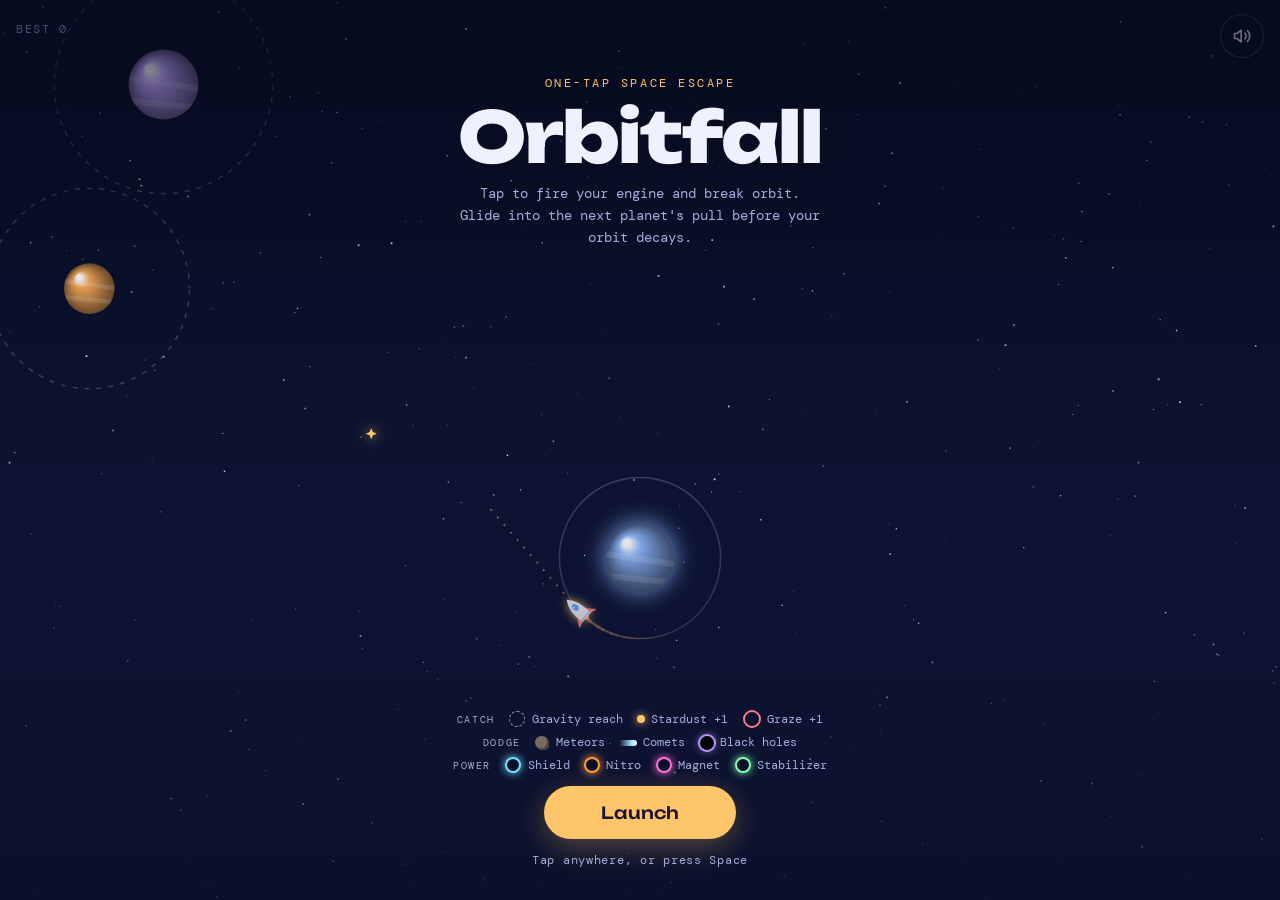
==== commit cc0018b5: "Orbitfall: add shield, nitro, magnet and stabilizer power-ups Power-ups float between planets and ar" ====
--- a/orbitfall/index.html
+++ b/orbitfall/index.html
@@ -113,6 +113,24 @@
 .legend-row .meteor { background: #7a6a62; border-radius: 45% 55% 40% 60%; box-shadow: inset -2px -2px 0 #4a3f3a; }
 .legend-row .comet { width: 18px; height: 6px; border-radius: 6px; background: linear-gradient(90deg, transparent, #9fe8ff 70%, #fff); }
 .legend-row .hole { background: #000; box-shadow: 0 0 0 2px var(--void), 0 0 10px var(--void); }
+.legend-row .pw { width: 12px; height: 12px; background: #0a0e28; border: 2px solid var(--c); box-shadow: 0 0 8px var(--c); }
+.powers {
+  position: fixed; left: 0; right: 0;
+  top: calc(env(safe-area-inset-top, 0px) + 78px);
+  display: flex; flex-wrap: wrap; justify-content: center; gap: 0.4rem;
+  padding-left: max(16px, env(safe-area-inset-left, 0px));
+  padding-right: max(16px, env(safe-area-inset-right, 0px));
+  pointer-events: none;
+}
+.chip {
+  display: grid; gap: 3px; min-width: 4.4rem;
+  padding: 0.22rem 0.5rem 0.28rem; border-radius: 8px;
+  background: rgba(7, 11, 31, 0.6); border: 1px solid var(--c);
+  color: var(--c); font-size: 0.62rem; letter-spacing: 0.14em; text-align: center;
+  box-shadow: 0 0 12px color-mix(in srgb, var(--c) 35%, transparent);
+}
+.chip .bar { display: block; height: 3px; border-radius: 3px; background: rgba(238, 241, 255, 0.15); overflow: hidden; }
+.chip .bar i { display: block; height: 100%; background: var(--c); transform-origin: left; }
 .play {
   font-family: var(--display); font-weight: 500; font-size: 1.05rem;
   background: var(--flare); color: #1d1433; border: 0; border-radius: 999px;
@@ -129,6 +147,13 @@
   font-size: 0.72rem; letter-spacing: 0.18em; text-transform: uppercase;
   color: #1d1433; background: var(--flare); border-radius: 999px; padding: 0.3rem 0.8rem;
 }
+@media (max-height: 720px) {
+  .overlay { padding-top: calc(env(safe-area-inset-top, 0px) + 64px); padding-bottom: calc(env(safe-area-inset-bottom, 0px) + 20px); }
+  h1 { font-size: clamp(2.2rem, 11vw, 3rem); }
+  .block { gap: 0.6rem; }
+  .legend { gap: 0.3rem; }
+  .play { padding: 0.8rem 2.2rem; }
+}
 @media (prefers-reduced-motion: reduce) { .score { transition: none; } }
 </style>
 
@@ -139,12 +164,13 @@
   <div class="score" id="score" hidden>0</div>
   <button class="mute" id="mute" type="button" aria-label="Mute sound" aria-pressed="false"></button>
 </div>
+<div class="powers" id="powers" aria-live="polite"></div>
 
 <section class="overlay" id="intro">
   <div class="block">
     <div class="eyebrow">One-tap space escape</div>
     <h1>Orbitfall</h1>
-    <p class="lede">Your ship is trapped in a planet's gravity. Tap to fire the engine and break orbit, then glide into the next planet's pull. Orbits decay fast, and deep space gets dangerous the higher you climb.</p>
+    <p class="lede">Tap to fire your engine and break orbit. Glide into the next planet's pull before your orbit decays.</p>
   </div>
   <div class="block">
     <div class="legend">
@@ -160,6 +186,13 @@
         <li><i class="comet"></i>Comets</li>
         <li><i class="hole"></i>Black holes</li>
       </ul>
+      <ul class="legend-row">
+        <li class="tag">Power</li>
+        <li><i class="pw" style="--c:#6fe3ff"></i>Shield</li>
+        <li><i class="pw" style="--c:#ff9a3c"></i>Nitro</li>
+        <li><i class="pw" style="--c:#ff6fd8"></i>Magnet</li>
+        <li><i class="pw" style="--c:#7dffb0"></i>Stabilizer</li>
+      </ul>
     </div>
     <button class="play" id="startBtn" type="button">Launch</button>
     <div class="hint">Tap anywhere, or press Space</div>
@@ -198,6 +231,16 @@
     comet: ['COMET INCOMING', 'Red markers show where it enters'],
     hole: ['BLACK HOLE', 'Its pull bends your path. Stay clear of the core']
   };
+
+  const POWERS = {
+    shield: { name: 'SHIELD', sub: 'Blocks one hit', col: '#6fe3ff', dur: 0 },
+    nitro: { name: 'NITRO', sub: 'Faster launches. Smash meteors and comets', col: '#ff9a3c', dur: 7 },
+    magnet: { name: 'MAGNET', sub: 'Bigger gravity reach. Pulls in stardust', col: '#ff6fd8', dur: 10 },
+    stable: { name: 'STABILIZER', sub: 'Your orbit stops decaying', col: '#7dffb0', dur: 9 }
+  };
+  const POWER_BAG = ['shield', 'shield', 'shield', 'nitro', 'nitro', 'magnet', 'magnet', 'stable', 'stable'];
+  const powersEl = document.getElementById('powers');
+  let pickups = [], pw = { shield: false, nitro: 0, magnet: 0, stable: 0 }, invuln = 0, chipEls = {};
 
   const store = {
     get(key, fallback) { try { const v = localStorage.getItem(key); return v === null ? fallback : JSON.parse(v); } catch (e) { return fallback; } },
@@ -291,6 +334,10 @@
         meteors.push(m2);
       }
     }
+    if (!wantHole && idx >= 3 && (idx === 3 || Math.random() < 0.2)) {
+      const type = idx === 3 ? 'shield' : POWER_BAG[Math.floor(Math.random() * POWER_BAG.length)];
+      pickups.push({ type, x: clamp((prev.bx + x) / 2 + rand(-60, 60) * k, 30, W - 30), y: midY + rand(-25, 25) * k, ph: rand(0, 6.28), got: false });
+    }
     if (Math.random() < 0.65) {
       const mx = (prev.bx + x) / 2 + rand(-50, 50) * k;
       dust.push({ x: clamp(mx, 20, W - 20), y: midY + rand(-20, 20) * k, got: false, ph: rand(0, 6.28) });
@@ -300,7 +347,9 @@
   function reset() {
     planets = []; dust = []; parts = []; texts = []; trail = [];
     meteors = []; comets = []; warnings = []; holes = [];
+    pickups = []; pw = { shield: false, nitro: 0, magnet: 0, stable: 0 }; invuln = 0;
     banner = null; seen = {};
+    renderPowers();
     score = 0; idx = 0; nextY = 0; t = 0; lastHole = -99; reached = 0; cometTimer = 4;
     speed = 230 * k;
     const home = { bx: W / 2, x: W / 2, y: 0, r: 26 * k, cap: 0, col: '#8fb8ff', visited: true, amp: 0, ws: 0, ph: 0, idx: 0, spin: 0 };
@@ -366,11 +415,66 @@
     tone(260, 520, 0.18, 'triangle', 0.08);
   }
 
+  function capR(q) { return q.cap * (pw.magnet > 0 ? 1.4 : 1); }
+
+  function renderPowers() {
+    powersEl.innerHTML = ''; chipEls = {};
+    for (const key of Object.keys(POWERS)) {
+      const on = key === 'shield' ? pw.shield : pw[key] > 0;
+      if (!on) continue;
+      const P = POWERS[key];
+      const el = document.createElement('div');
+      el.className = 'chip'; el.style.setProperty('--c', P.col);
+      el.innerHTML = P.name + (P.dur ? '<span class="bar"><i></i></span>' : '');
+      powersEl.appendChild(el);
+      chipEls[key] = el.querySelector('i');
+    }
+  }
+  function updateBars() {
+    for (const key of ['nitro', 'magnet', 'stable']) {
+      if (chipEls[key]) chipEls[key].style.transform = 'scaleX(' + Math.max(0, pw[key] / POWERS[key].dur) + ')';
+    }
+  }
+
+  function grab(pu) {
+    pu.got = true;
+    const P = POWERS[pu.type];
+    if (pu.type === 'shield') pw.shield = true; else pw[pu.type] = P.dur;
+    banner = { title: P.name, sub: P.sub, life: 2.6, col: P.col };
+    burst(pu.x, pu.y, P.col, 20, 140);
+    tone(523, 784, 0.12, 'triangle', 0.07);
+    setTimeout(() => tone(784, 1175, 0.18, 'triangle', 0.07), 90);
+    buzz(15);
+    renderPowers();
+  }
+
+  function popShield() {
+    pw.shield = false; invuln = 1.1;
+    burst(player.x, player.y, '#6fe3ff', 26, 200);
+    texts.push({ x: player.x, y: player.y - 22 * k, txt: 'Shield!', life: 1, col: '#6fe3ff' });
+    tone(900, 300, 0.25, 'square', 0.05);
+    buzz(25);
+    shake = 6;
+    renderPowers();
+  }
+
+  function smash(obj, pts, col) {
+    obj.dead = true;
+    burst(obj.x, obj.y, col, 22, 180);
+    if (pts) {
+      score += pts;
+      texts.push({ x: obj.x, y: obj.y - 18 * k, txt: 'Smash +' + pts, life: 1, col: '#ff9a3c' });
+      updateScore(true);
+    }
+    tone(300, 90, 0.2, 'sawtooth', 0.06);
+  }
+
   function launch() {
     if (!player.alive || player.mode !== 'orbit') return;
     const a = player.a, d = player.dir;
-    player.vx = d * speed * -Math.sin(a);
-    player.vy = d * speed * Math.cos(a);
+    const spd = speed * (pw.nitro > 0 ? 1.5 : 1);
+    player.vx = d * spd * -Math.sin(a);
+    player.vy = d * spd * Math.cos(a);
     player.mode = 'fly'; player.left = player.pl; player.flyT = 0; player.boost = 1;
     burst(player.x - Math.cos(player.ang) * 8 * k, player.y - Math.sin(player.ang) * 8 * k, '#ffb35c', 10, 90);
     tone(180, 620, 0.16, 'sawtooth', 0.05);
@@ -427,7 +531,7 @@
   function announce(type) {
     if (seen[type] || state !== 'play') return;
     seen[type] = true;
-    banner = { title: BANNERS[type][0], sub: BANNERS[type][1], life: 2.6 };
+    banner = { title: BANNERS[type][0], sub: BANNERS[type][1], life: 2.6, col: '#ff7a8a' };
     tone(520, 390, 0.25, 'square', 0.035);
   }
   function onScreen(y, pad) { const sy = y - camY; return sy > -pad && sy < H + pad; }
@@ -470,18 +574,29 @@
     }
     warnings = warnings.filter((w) => w.life > 0);
     for (const c of comets) { c.x += c.vx * dt; c.y += c.vy * dt; }
+
+    if (state === 'play') {
+      let changed = false;
+      for (const key of ['nitro', 'magnet', 'stable']) {
+        if (pw[key] > 0) { pw[key] -= dt; if (pw[key] <= 0) { pw[key] = 0; changed = true; } }
+      }
+      if (changed) renderPowers();
+      updateBars();
+    }
+    invuln = Math.max(0, invuln - dt);
     comets = comets.filter((c) => c.x > -300 && c.x < W + 300);
 
     if (player.alive) {
       if (player.mode === 'orbit') {
         const pl = player.pl;
-        if (state === 'play') player.R -= (6 + Math.min(score, 40) * 0.45) * k * dt;
+        if (state === 'play' && pw.stable <= 0) player.R -= (6 + Math.min(score, 40) * 0.45) * k * dt;
         player.a += player.dir * (speed / player.R) * dt;
         placeOnOrbit();
+        if (player.R <= pl.r + 3 * k && pw.shield) { popShield(); player.R = pl.r + 40 * k; }
         if (player.R <= pl.r + 3 * k) crash('Your orbit decayed and the ship crashed into ' + (pl.idx === 0 ? 'your home planet.' : 'planet ' + pl.idx + '.'));
       } else {
         // black hole gravity bends the flight path
-        for (const h of holes) {
+        if (pw.nitro <= 0) for (const h of holes) {
           const dx = h.x - player.x, dy = h.y - player.y, d = Math.hypot(dx, dy);
           if (d < h.pull && d > 0.001) {
             const f = 1 - d / h.pull;
@@ -492,8 +607,8 @@
         player.x += player.vx * dt; player.y += player.vy * dt; player.flyT += dt;
         for (const q of planets) {
           const dist = Math.hypot(player.x - q.x, player.y - q.y);
-          if (q === player.left) { if (dist > q.cap + 2) player.left = null; continue; }
-          if (q.cap > 0 && dist < q.cap) { capture(q, dist); break; }
+          if (q === player.left) { if (dist > capR(q) + 2) player.left = null; continue; }
+          if (q.cap > 0 && dist < capR(q)) { capture(q, dist); break; }
         }
         const sx = player.x, sy = player.y - camY;
         if (player.alive && (sx < -30 || sx > W + 30 || sy > H + 30 || sy < -60 || player.flyT > 5)) crash('Your ship drifted off into deep space.');
@@ -502,23 +617,52 @@
           const back = player.ang + Math.PI;
           parts.push({ x: player.x + Math.cos(back) * 9 * k, y: player.y + Math.sin(back) * 9 * k,
             vx: Math.cos(back + rand(-0.4, 0.4)) * 70 * k, vy: Math.sin(back + rand(-0.4, 0.4)) * 70 * k,
-            life: 0.7, decay: 2.6, col: Math.random() < 0.5 ? '#ffb35c' : '#ff7a8a', s: rand(1, 2.2) * k });
+            life: 0.7, decay: 2.6, col: pw.nitro > 0 ? (Math.random() < 0.5 ? '#5fd0ff' : '#eef1ff') : (Math.random() < 0.5 ? '#ffb35c' : '#ff7a8a'), s: rand(1, 2.2) * k * (pw.nitro > 0 ? 1.4 : 1) });
         }
       }
 
       // collisions with hazards (any mode)
       const sr = 6 * k;
-      if (player.alive) for (const h of holes) {
-        if (Math.hypot(player.x - h.x, player.y - h.y) < h.r + sr * 0.5) { crash('Your ship fell into a black hole.', '#b896ff'); break; }
+      if (player.alive && invuln <= 0) for (const h of holes) {
+        const dx = player.x - h.x, dy = player.y - h.y, d = Math.hypot(dx, dy) || 1;
+        if (d < h.r + sr * 0.5) {
+          if (pw.shield) {
+            popShield();
+            player.mode = 'fly'; player.left = null; player.flyT = 0;
+            player.vx = (dx / d) * speed * 1.3; player.vy = (dy / d) * speed * 1.3;
+          } else crash('Your ship fell into a black hole.', '#b896ff');
+          break;
+        }
       }
       if (player.alive) for (const m of meteors) {
-        if (Math.hypot(player.x - m.x, player.y - m.y) < m.r * 0.9 + sr) { crash('A meteor smashed into your ship.', '#b9a59a'); break; }
+        if (m.dead || Math.hypot(player.x - m.x, player.y - m.y) >= m.r * 0.9 + sr) continue;
+        if (pw.nitro > 0) smash(m, 1, '#b9a59a');
+        else if (invuln > 0) continue;
+        else if (pw.shield) { popShield(); smash(m, 0, '#b9a59a'); }
+        else { crash('A meteor smashed into your ship.', '#b9a59a'); break; }
       }
       if (player.alive) for (const c of comets) {
-        if (Math.hypot(player.x - c.x, player.y - c.y) < c.r + sr) { crash('A comet clipped your ship.', '#9fe8ff'); break; }
+        if (c.dead || Math.hypot(player.x - c.x, player.y - c.y) >= c.r + sr) continue;
+        if (pw.nitro > 0) smash(c, 2, '#9fe8ff');
+        else if (invuln > 0) continue;
+        else if (pw.shield) { popShield(); smash(c, 0, '#9fe8ff'); }
+        else { crash('A comet clipped your ship.', '#9fe8ff'); break; }
+      }
+      meteors = meteors.filter((m) => !m.dead);
+      comets = comets.filter((c) => !c.dead);
+
+      for (const pu of pickups) {
+        if (pu.got) continue;
+        const dx = player.x - pu.x, dy = player.y - pu.y, d = Math.hypot(dx, dy);
+        if (pw.magnet > 0 && d < 130 * k && d > 1) { pu.x += (dx / d) * 260 * k * dt; pu.y += (dy / d) * 260 * k * dt; }
+        if (d < 24 * k) grab(pu);
       }
 
       for (const d of dust) {
+        if (pw.magnet > 0 && !d.got) {
+          const dx = player.x - d.x, dy = player.y - d.y, dd = Math.hypot(dx, dy);
+          if (dd < 130 * k && dd > 1) { d.x += (dx / dd) * 300 * k * dt; d.y += (dy / dd) * 300 * k * dt; }
+        }
         if (!d.got && Math.hypot(player.x - d.x, player.y - d.y) < 20 * k) {
           d.got = true; score++;
           texts.push({ x: d.x, y: d.y - 14 * k, txt: '+1', life: 1, col: '#ffc56b' });
@@ -532,7 +676,7 @@
         let diff = headingTarget() - player.ang;
         diff = Math.atan2(Math.sin(diff), Math.cos(diff));
         player.ang += diff * Math.min(1, dt * 16);
-        player.boost = Math.max(player.mode === 'fly' ? 0.75 : 0.3, player.boost - dt * 1.5);
+        player.boost = Math.max(player.mode === 'fly' ? (pw.nitro > 0 ? 1.3 : 0.75) : 0.3, player.boost - dt * 1.5);
       }
       trail.push({ x: player.x, y: player.y });
       if (trail.length > 18) trail.shift();
@@ -544,6 +688,7 @@
     while (planets[planets.length - 1].y > camY - H * 0.8) addPlanet();
     planets = planets.filter((p) => p === player.pl || p.y - camY < H + 200);
     dust = dust.filter((d) => d.y - camY < H + 100);
+    pickups = pickups.filter((pu) => !pu.got && pu.y - camY < H + 100);
     meteors = meteors.filter((m) => m.y - camY < H + 100);
     holes = holes.filter((h) => h.y - camY < H + h.pull + 50);
 
@@ -580,14 +725,15 @@
       if (pl.visited || !onScreen(pl.y, pl.cap)) continue;
       ctx.setLineDash([5, 7]); ctx.lineDashOffset = -t * 12;
       ctx.strokeStyle = 'rgba(238,241,255,0.2)';
-      ctx.beginPath(); ctx.arc(pl.x, pl.y, pl.cap, 0, 6.283); ctx.stroke();
+      ctx.strokeStyle = pw.magnet > 0 ? 'rgba(255,111,216,0.45)' : 'rgba(238,241,255,0.2)';
+      ctx.beginPath(); ctx.arc(pl.x, pl.y, capR(pl), 0, 6.283); ctx.stroke();
     }
     ctx.setLineDash([]);
 
     if (player.alive && player.mode === 'orbit') {
       const pl = player.pl;
       const danger = state === 'play' ? clamp(1 - (player.R - pl.r - 3 * k) / (40 * k), 0, 1) : 0;
-      ctx.strokeStyle = danger > 0.05 ? 'rgba(255,122,138,' + (0.25 + danger * 0.6) + ')' : 'rgba(163,172,220,0.28)';
+      ctx.strokeStyle = pw.stable > 0 ? 'rgba(125,255,176,0.6)' : danger > 0.05 ? 'rgba(255,122,138,' + (0.25 + danger * 0.6) + ')' : 'rgba(163,172,220,0.28)';
       ctx.lineWidth = 1.5 + danger * 1.5;
       ctx.beginPath(); ctx.arc(pl.x, pl.y, player.R, 0, 6.283); ctx.stroke();
 
@@ -611,6 +757,7 @@
       ctx.shadowBlur = 0;
     }
 
+    for (const pu of pickups) if (onScreen(pu.y, 30)) drawPickup(pu);
     for (const m of meteors) if (onScreen(m.y, 40)) drawMeteor(m);
     for (const c of comets) drawComet(c);
 
@@ -631,7 +778,18 @@
     }
     ctx.globalAlpha = 1;
 
-    if (player.alive) drawShip(player.x, player.y, player.ang, player.boost);
+    if (player.alive) {
+      ctx.globalAlpha = invuln > 0 && Math.sin(t * 40) > 0 ? 0.35 : 1;
+      drawShip(player.x, player.y, player.ang, player.boost);
+      ctx.globalAlpha = 1;
+      if (pw.shield) {
+        const r = 16 * k + Math.sin(t * 5) * 1.2 * k;
+        ctx.fillStyle = 'rgba(111,227,255,0.12)'; ctx.strokeStyle = 'rgba(111,227,255,0.75)'; ctx.lineWidth = 1.8;
+        ctx.shadowColor = '#6fe3ff'; ctx.shadowBlur = 12;
+        ctx.beginPath(); ctx.arc(player.x, player.y, r, 0, 6.283); ctx.fill(); ctx.stroke();
+        ctx.shadowBlur = 0;
+      }
+    }
 
     ctx.textAlign = 'center';
     ctx.font = '500 ' + Math.round(13 * k) + 'px "DM Mono", ui-monospace, monospace';
@@ -654,9 +812,9 @@
     }
     if (banner && state === 'play') {
       const a = clamp(Math.min(banner.life, 2.6 - banner.life) * 3, 0, 1);
-      const y = Math.max(110, H * 0.2);
+      const y = Math.max(140, H * 0.22);
       ctx.save(); ctx.globalAlpha = a; ctx.textAlign = 'center';
-      ctx.fillStyle = '#ff7a8a';
+      ctx.fillStyle = banner.col || '#ff7a8a';
       ctx.font = '800 ' + Math.round(18 * k) + 'px Unbounded, "Trebuchet MS", sans-serif';
       ctx.fillText(banner.title, W / 2, y);
       ctx.fillStyle = '#eef1ff';
@@ -669,8 +827,9 @@
   function drawShip(x, y, ang, thrust) {
     ctx.save(); ctx.translate(x, y); ctx.rotate(ang); ctx.scale(k, k);
     const fl = thrust * (9 + Math.random() * 6);
-    ctx.shadowColor = '#ff9a3c'; ctx.shadowBlur = 16;
-    ctx.fillStyle = 'rgba(255,140,70,0.9)';
+    const nitro = pw.nitro > 0;
+    ctx.shadowColor = nitro ? '#5fd0ff' : '#ff9a3c'; ctx.shadowBlur = nitro ? 24 : 16;
+    ctx.fillStyle = nitro ? 'rgba(95,208,255,0.95)' : 'rgba(255,140,70,0.9)';
     ctx.beginPath(); ctx.moveTo(-7, -3.2); ctx.lineTo(-7 - fl, 0); ctx.lineTo(-7, 3.2); ctx.closePath(); ctx.fill();
     ctx.fillStyle = '#fff1c9';
     ctx.beginPath(); ctx.moveTo(-7, -1.6); ctx.lineTo(-7 - fl * 0.55, 0); ctx.lineTo(-7, 1.6); ctx.closePath(); ctx.fill();
@@ -689,6 +848,38 @@
     ctx.beginPath(); ctx.ellipse(4, 0, 3, 2.2, 0, 0, 6.283); ctx.fill();
     ctx.fillStyle = 'rgba(255,255,255,0.8)';
     ctx.beginPath(); ctx.arc(4.8, -0.8, 0.8, 0, 6.283); ctx.fill();
+    ctx.restore();
+  }
+
+  function drawPickup(pu) {
+    const P = POWERS[pu.type];
+    const y = pu.y + Math.sin(t * 3 + pu.ph) * 4 * k;
+    ctx.save(); ctx.translate(pu.x, y);
+    ctx.setLineDash([3, 5]); ctx.lineDashOffset = -t * 16;
+    ctx.strokeStyle = P.col; ctx.globalAlpha = 0.55; ctx.lineWidth = 1.5;
+    ctx.beginPath(); ctx.arc(0, 0, 18 * k, 0, 6.283); ctx.stroke();
+    ctx.setLineDash([]); ctx.globalAlpha = 1;
+    ctx.shadowColor = P.col; ctx.shadowBlur = 18;
+    ctx.fillStyle = 'rgba(10,14,40,0.9)'; ctx.strokeStyle = P.col; ctx.lineWidth = 2;
+    ctx.beginPath(); ctx.arc(0, 0, 13 * k, 0, 6.283); ctx.fill(); ctx.stroke();
+    ctx.shadowBlur = 0;
+    ctx.scale(k, k);
+    ctx.fillStyle = P.col; ctx.strokeStyle = P.col;
+    ctx.beginPath();
+    if (pu.type === 'shield') {
+      ctx.moveTo(0, -7); ctx.lineTo(6, -4.5); ctx.lineTo(5.5, 1.5); ctx.quadraticCurveTo(3.5, 5.5, 0, 7.5);
+      ctx.quadraticCurveTo(-3.5, 5.5, -5.5, 1.5); ctx.lineTo(-6, -4.5); ctx.closePath(); ctx.fill();
+    } else if (pu.type === 'nitro') {
+      ctx.moveTo(2, -8); ctx.lineTo(-5, 1); ctx.lineTo(-0.5, 1); ctx.lineTo(-2, 8); ctx.lineTo(5, -1.5); ctx.lineTo(0.5, -1.5); ctx.closePath(); ctx.fill();
+    } else if (pu.type === 'magnet') {
+      ctx.lineWidth = 3.2;
+      ctx.arc(0, 1, 5, Math.PI, 0, true); ctx.moveTo(-5, 1); ctx.lineTo(-5, -6); ctx.moveTo(5, 1); ctx.lineTo(5, -6); ctx.stroke();
+      ctx.fillStyle = '#eef1ff'; ctx.fillRect(-6.6, -7.5, 3.2, 2.6); ctx.fillRect(3.4, -7.5, 3.2, 2.6);
+    } else {
+      ctx.lineWidth = 2;
+      ctx.arc(0, 0, 6.5, 0, 6.283); ctx.stroke();
+      ctx.beginPath(); ctx.lineCap = 'round'; ctx.moveTo(0, 0); ctx.lineTo(0, -4.2); ctx.moveTo(0, 0); ctx.lineTo(3.2, 1.2); ctx.stroke();
+    }
     ctx.restore();
   }
 
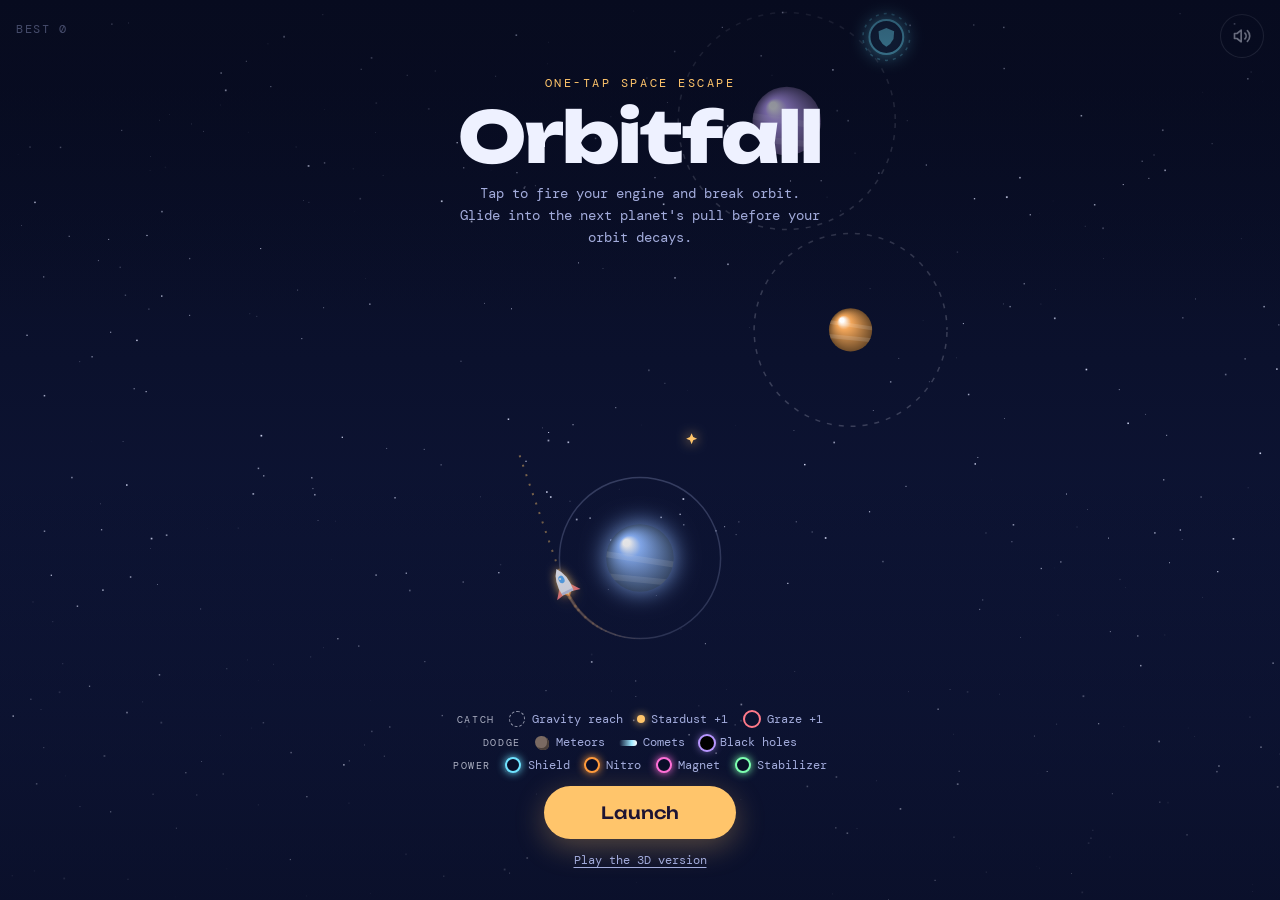
==== commit 36110b79: "Add Orbitfall 3D with ambient sound design Three.js version of the game with lit 3D planets, a model" ====
--- a/orbitfall/index.html
+++ b/orbitfall/index.html
@@ -139,6 +139,8 @@
 }
 .play:active { transform: translateY(1px); }
 .hint { font-size: 0.74rem; color: var(--muted); letter-spacing: 0.06em; }
+.alt { color: var(--muted); font-size: 0.74rem; text-underline-offset: 3px; }
+.alt:focus-visible { outline: 3px solid var(--flare); outline-offset: 3px; }
 .big {
   font-family: var(--display); font-weight: 800; font-size: clamp(4rem, 22vw, 6rem);
   line-height: 1; font-variant-numeric: tabular-nums;
@@ -195,7 +197,7 @@
       </ul>
     </div>
     <button class="play" id="startBtn" type="button">Launch</button>
-    <div class="hint">Tap anywhere, or press Space</div>
+    <a class="alt" href="https://claude.ai/artifact/SahYf11wUPwPDwZ3r7ryWF" target="_blank" rel="noopener">Play the 3D version</a>
   </div>
 </section>
 
@@ -984,7 +986,7 @@
     if (state === 'over' && !over.hidden && performance.now() - overAt > 900) start();
   }
   window.addEventListener('pointerdown', (e) => {
-    if (e.target.closest('button')) return;
+    if (e.target.closest('button, a')) return;
     e.preventDefault();
     press();
   }, { passive: false });
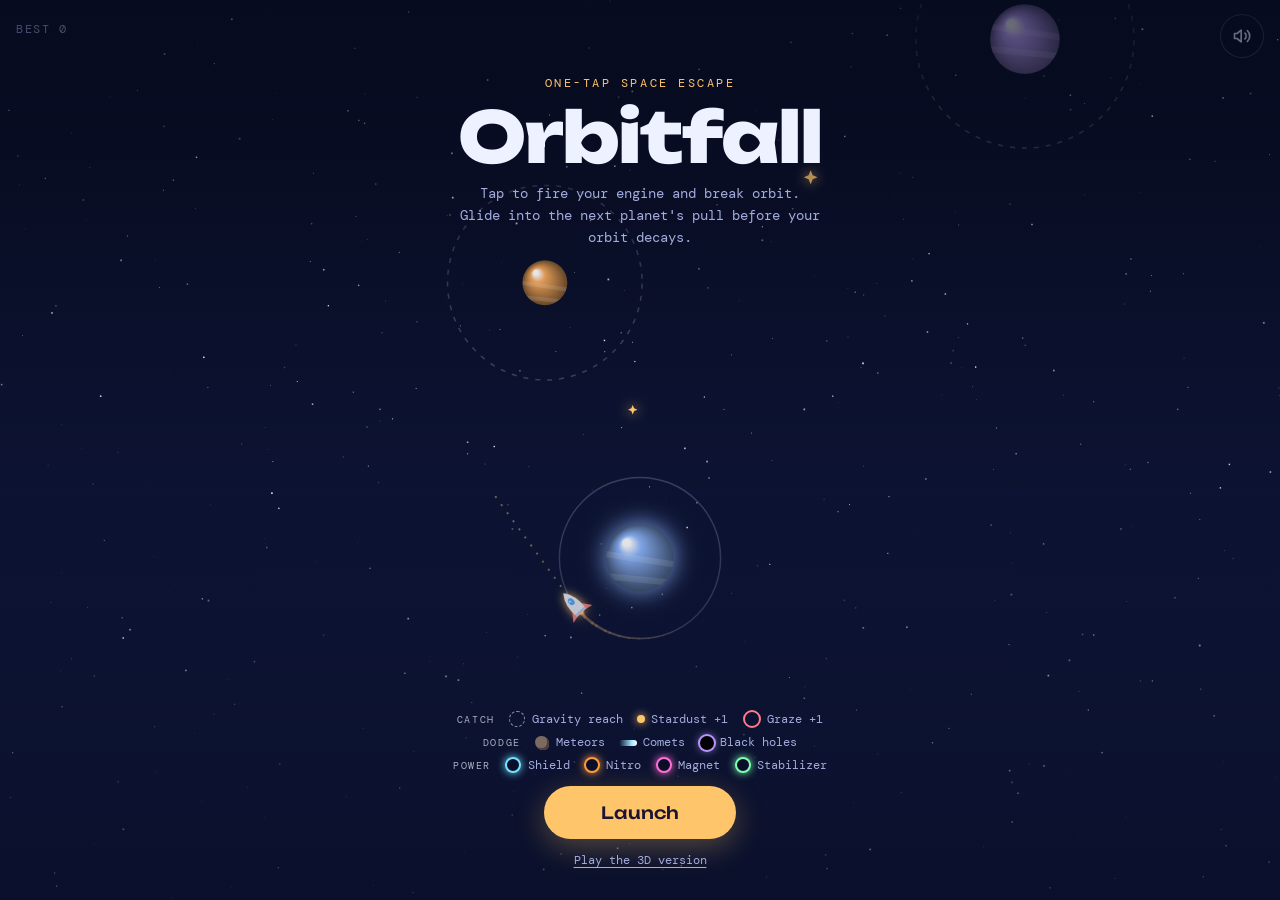
==== commit c5721e31: "Orbitfall: make sound work on phones Unlock audio on any tap (including touchend/click, which iOS re" ====
--- a/orbitfall/index.html
+++ b/orbitfall/index.html
@@ -391,6 +391,32 @@
       o.start(now); o.stop(now + dur + 0.03);
     } catch (e) {}
   }
+  // iPhones mute web audio when the silent switch is on unless the page plays like media.
+  let silentEl = null;
+  function silentWav() {
+    const n = 4000, b = new Uint8Array(44 + n), v = new DataView(b.buffer);
+    const str = (o, s2) => { for (let i = 0; i < s2.length; i++) b[o + i] = s2.charCodeAt(i); };
+    str(0, 'RIFF'); v.setUint32(4, 36 + n, true); str(8, 'WAVEfmt '); v.setUint32(16, 16, true);
+    v.setUint16(20, 1, true); v.setUint16(22, 1, true); v.setUint32(24, 8000, true); v.setUint32(28, 8000, true);
+    v.setUint16(32, 1, true); v.setUint16(34, 8, true); str(36, 'data'); v.setUint32(40, n, true);
+    b.fill(128, 44);
+    let bin = ''; for (let i = 0; i < b.length; i++) bin += String.fromCharCode(b[i]);
+    return 'data:audio/wav;base64,' + btoa(bin);
+  }
+  function unlockAudio() {
+    try { if (navigator.audioSession) navigator.audioSession.type = 'playback'; } catch (e) {}
+    try {
+      ac = ac || new (window.AudioContext || window.webkitAudioContext)();
+      if (ac.state !== 'running') ac.resume();
+    } catch (e) {}
+    try {
+      if (!silentEl) { silentEl = new Audio(silentWav()); silentEl.loop = true; silentEl.setAttribute('playsinline', ''); }
+      if (silentEl.paused) { const pr = silentEl.play(); if (pr && pr.catch) pr.catch(() => {}); }
+    } catch (e) {}
+  }
+  for (const ev of ['pointerdown', 'touchend', 'click', 'keydown']) window.addEventListener(ev, unlockAudio, { capture: true, passive: true });
+  document.addEventListener('visibilitychange', () => { if (document.hidden && silentEl) silentEl.pause(); });
+
   function noteFor(n) {
     const scale = [0, 2, 4, 7, 9];
     const semi = scale[n % 5] + 12 * (Math.floor(n / 5) % 3);
